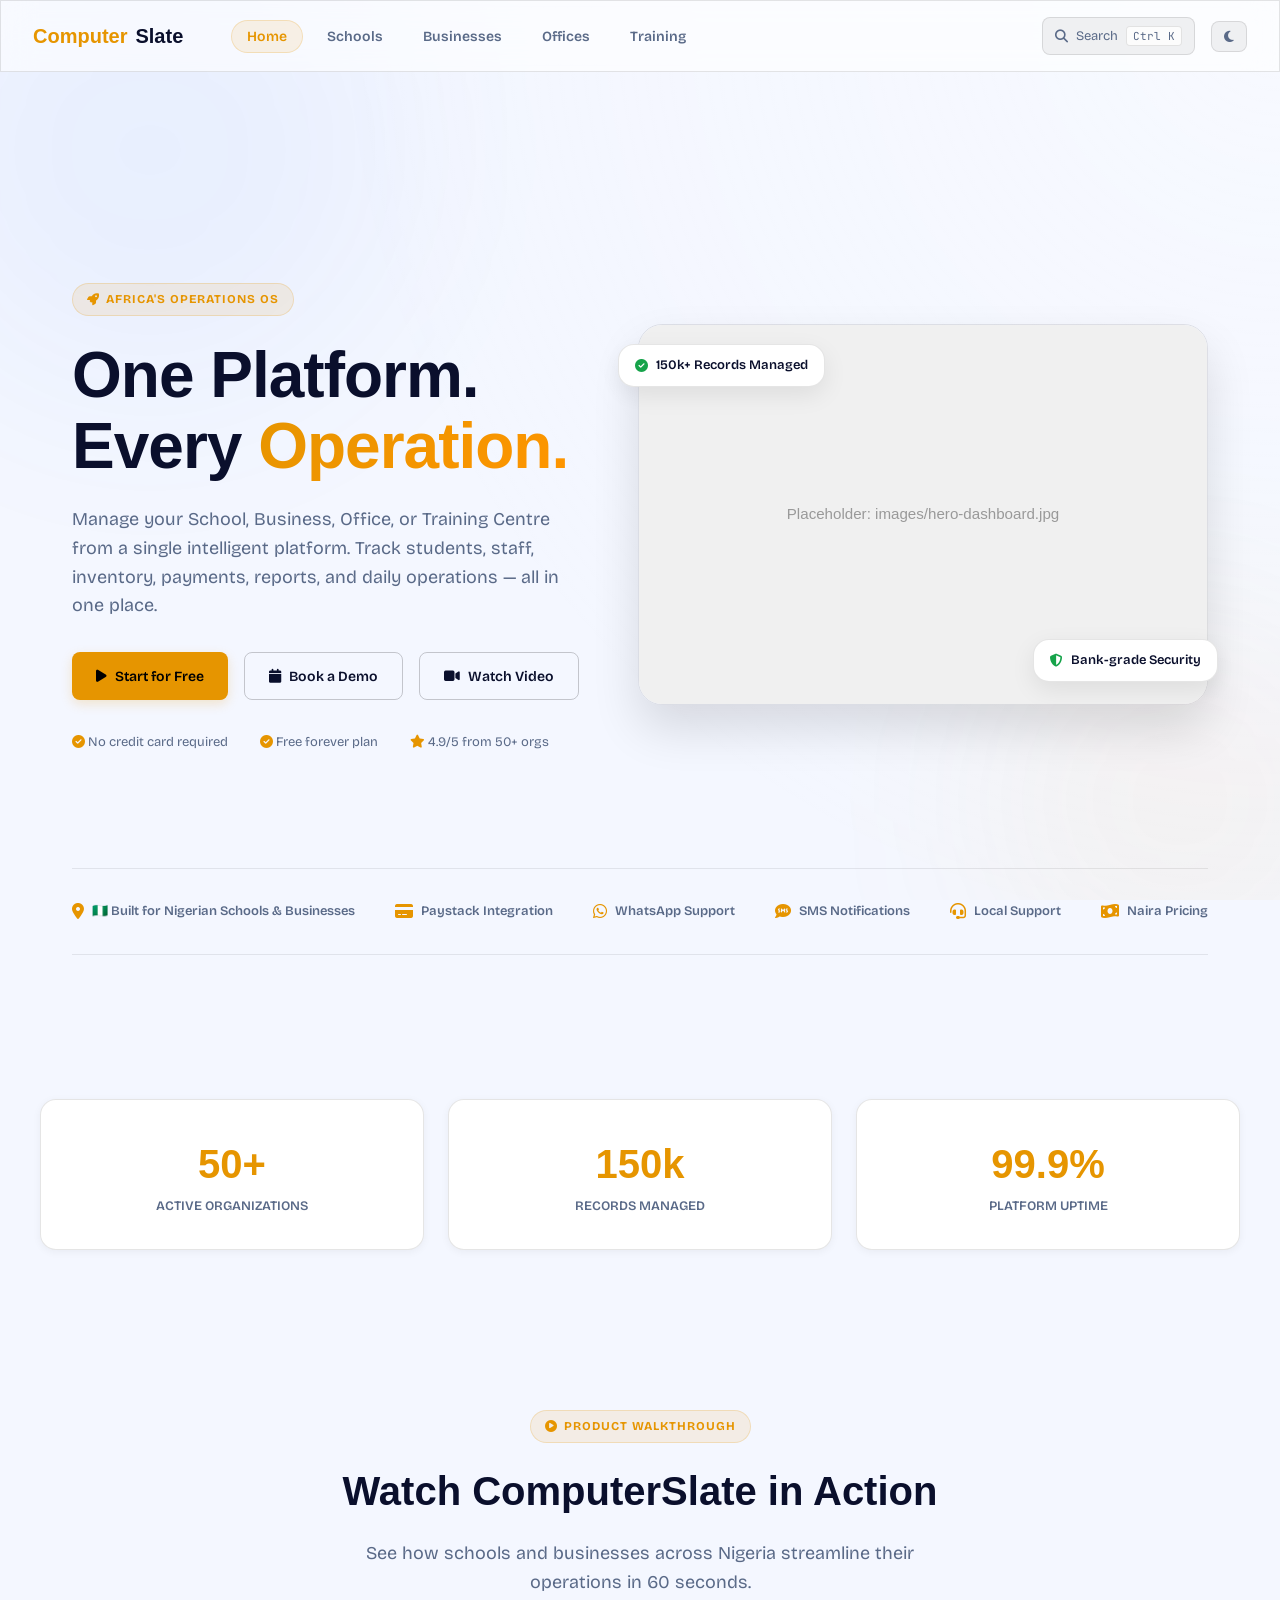
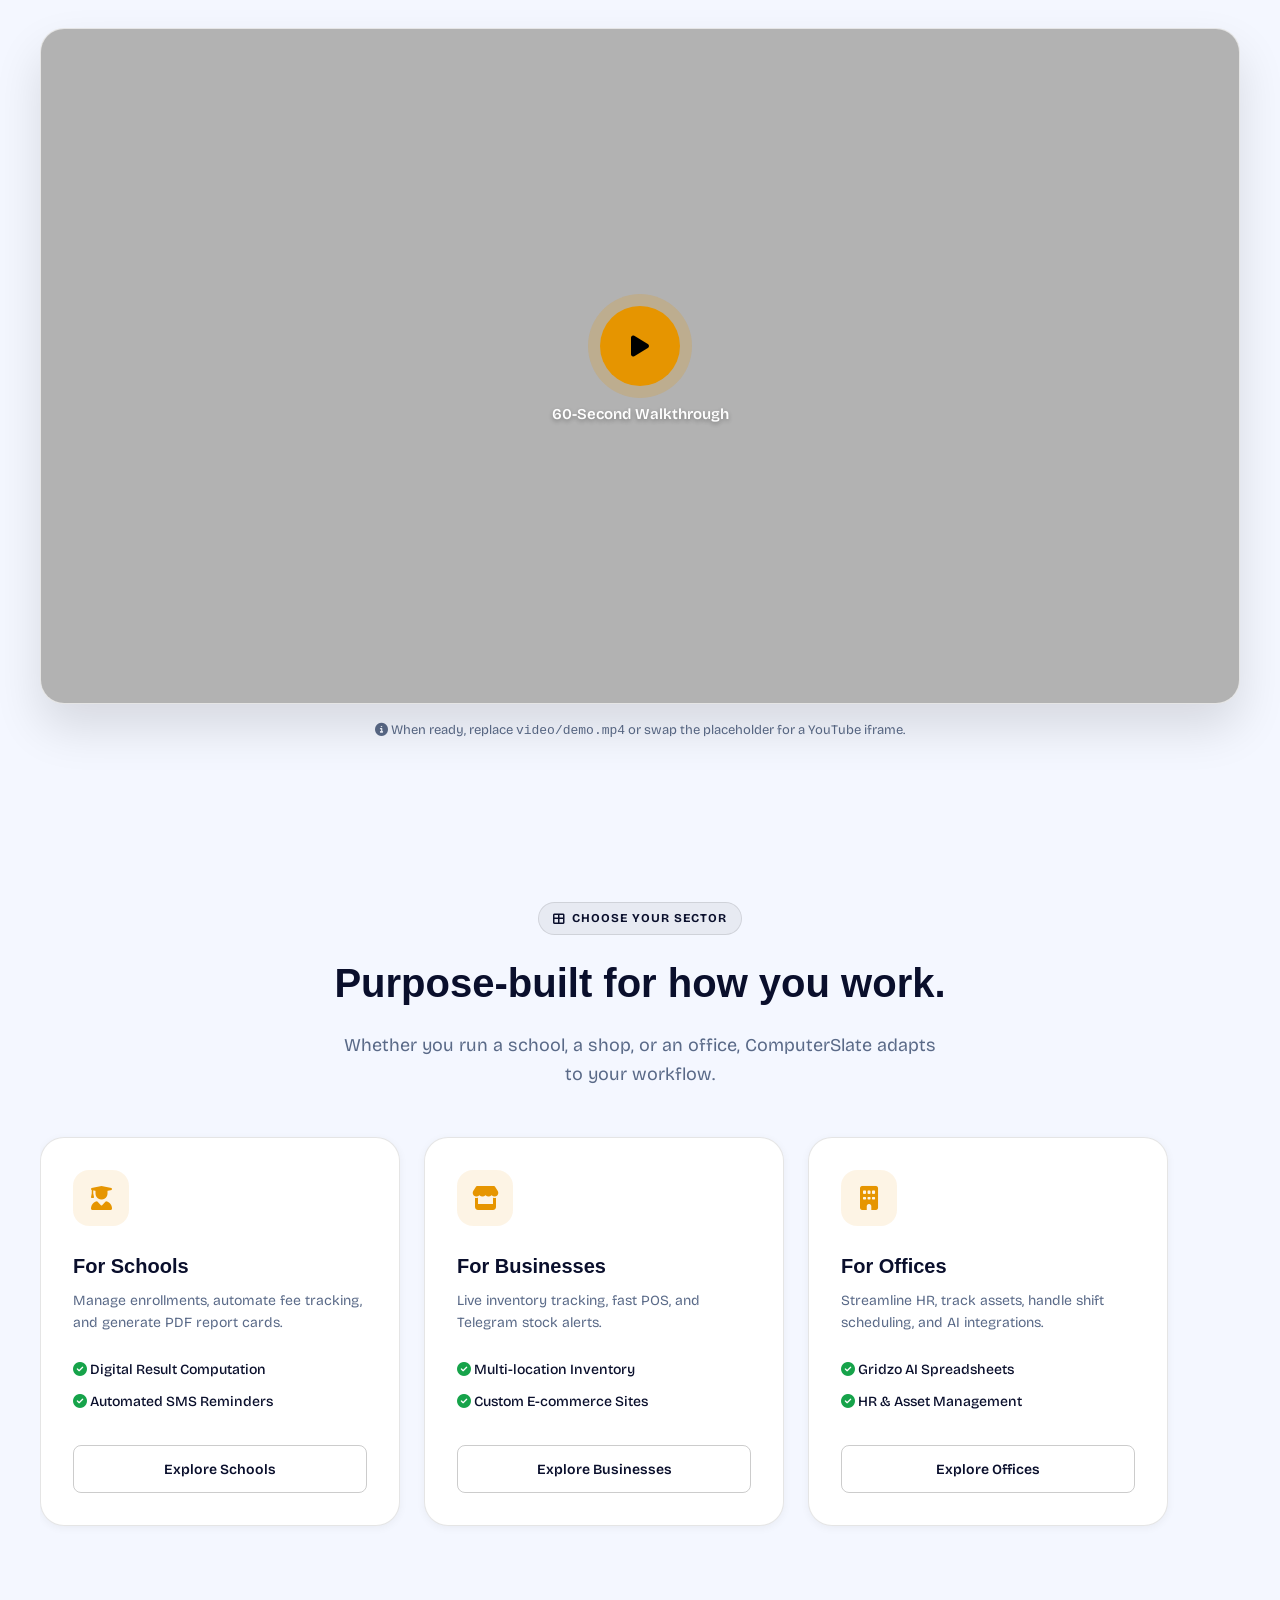
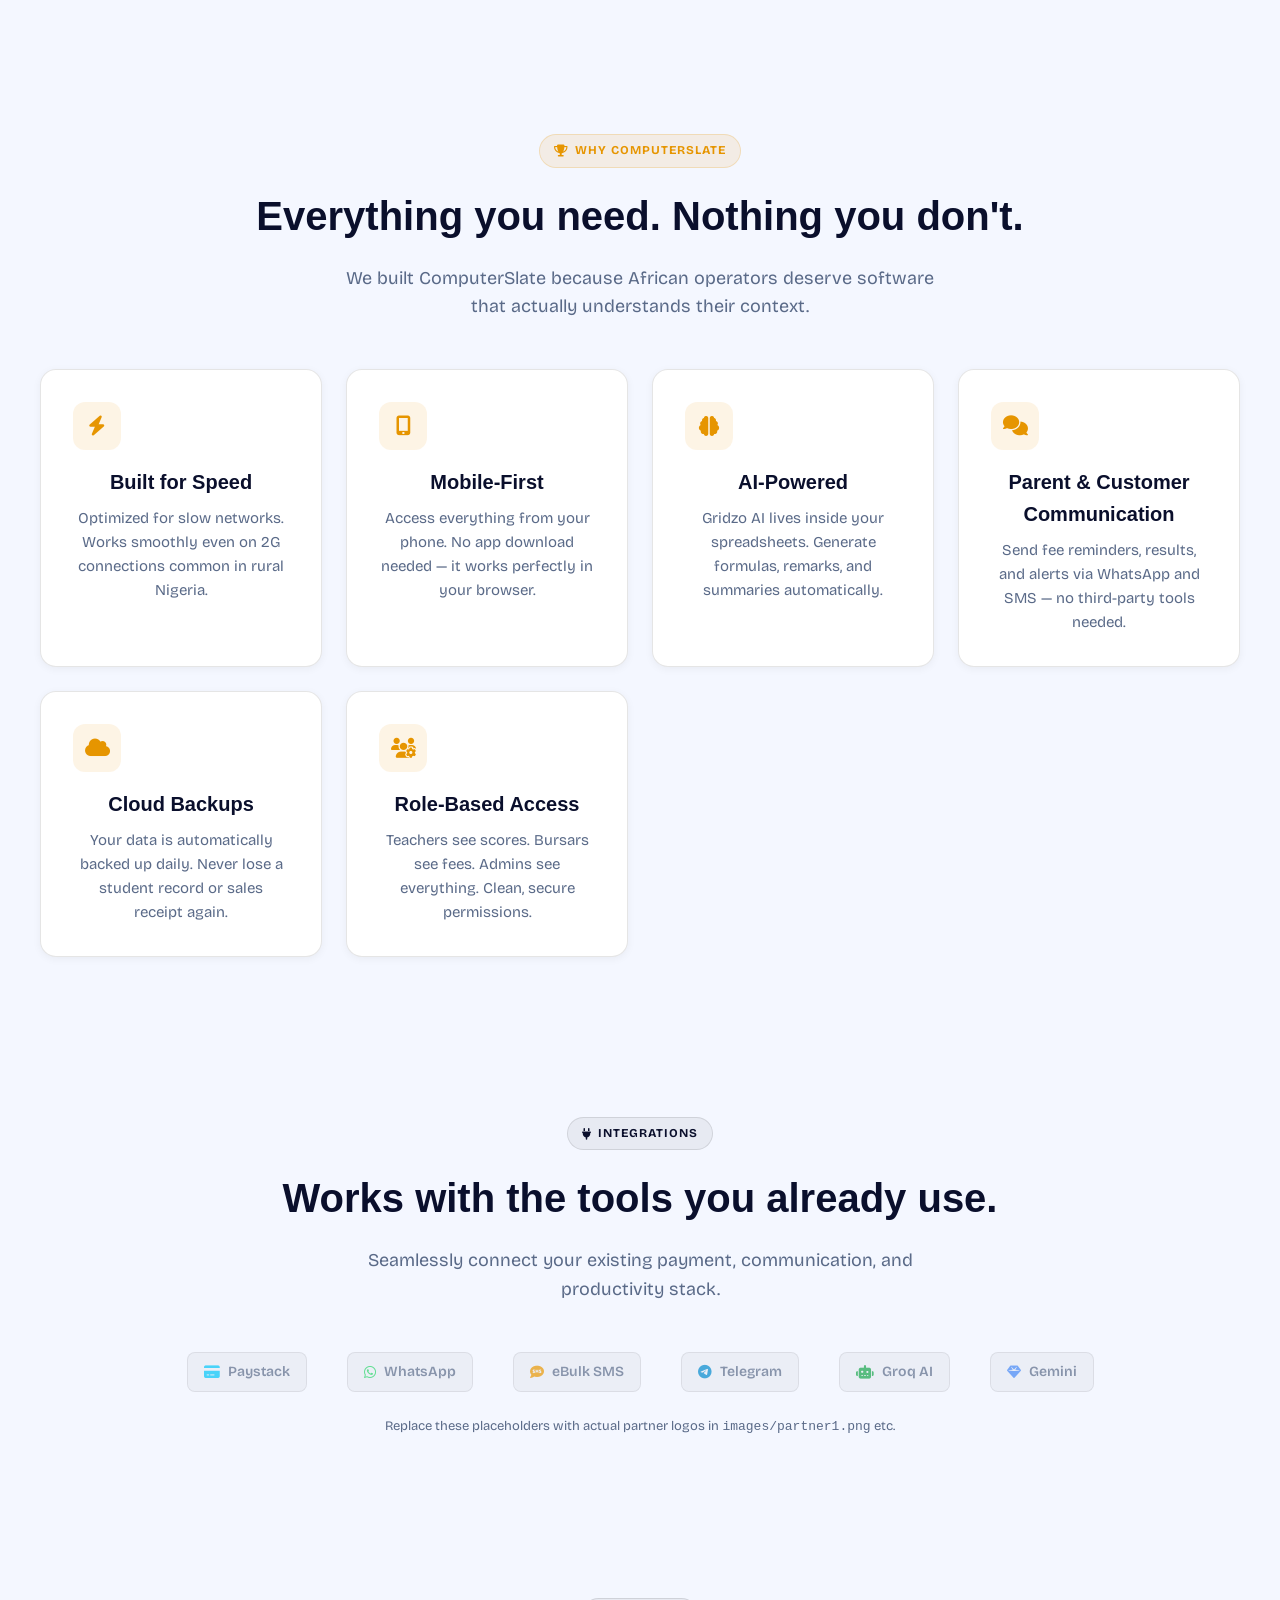
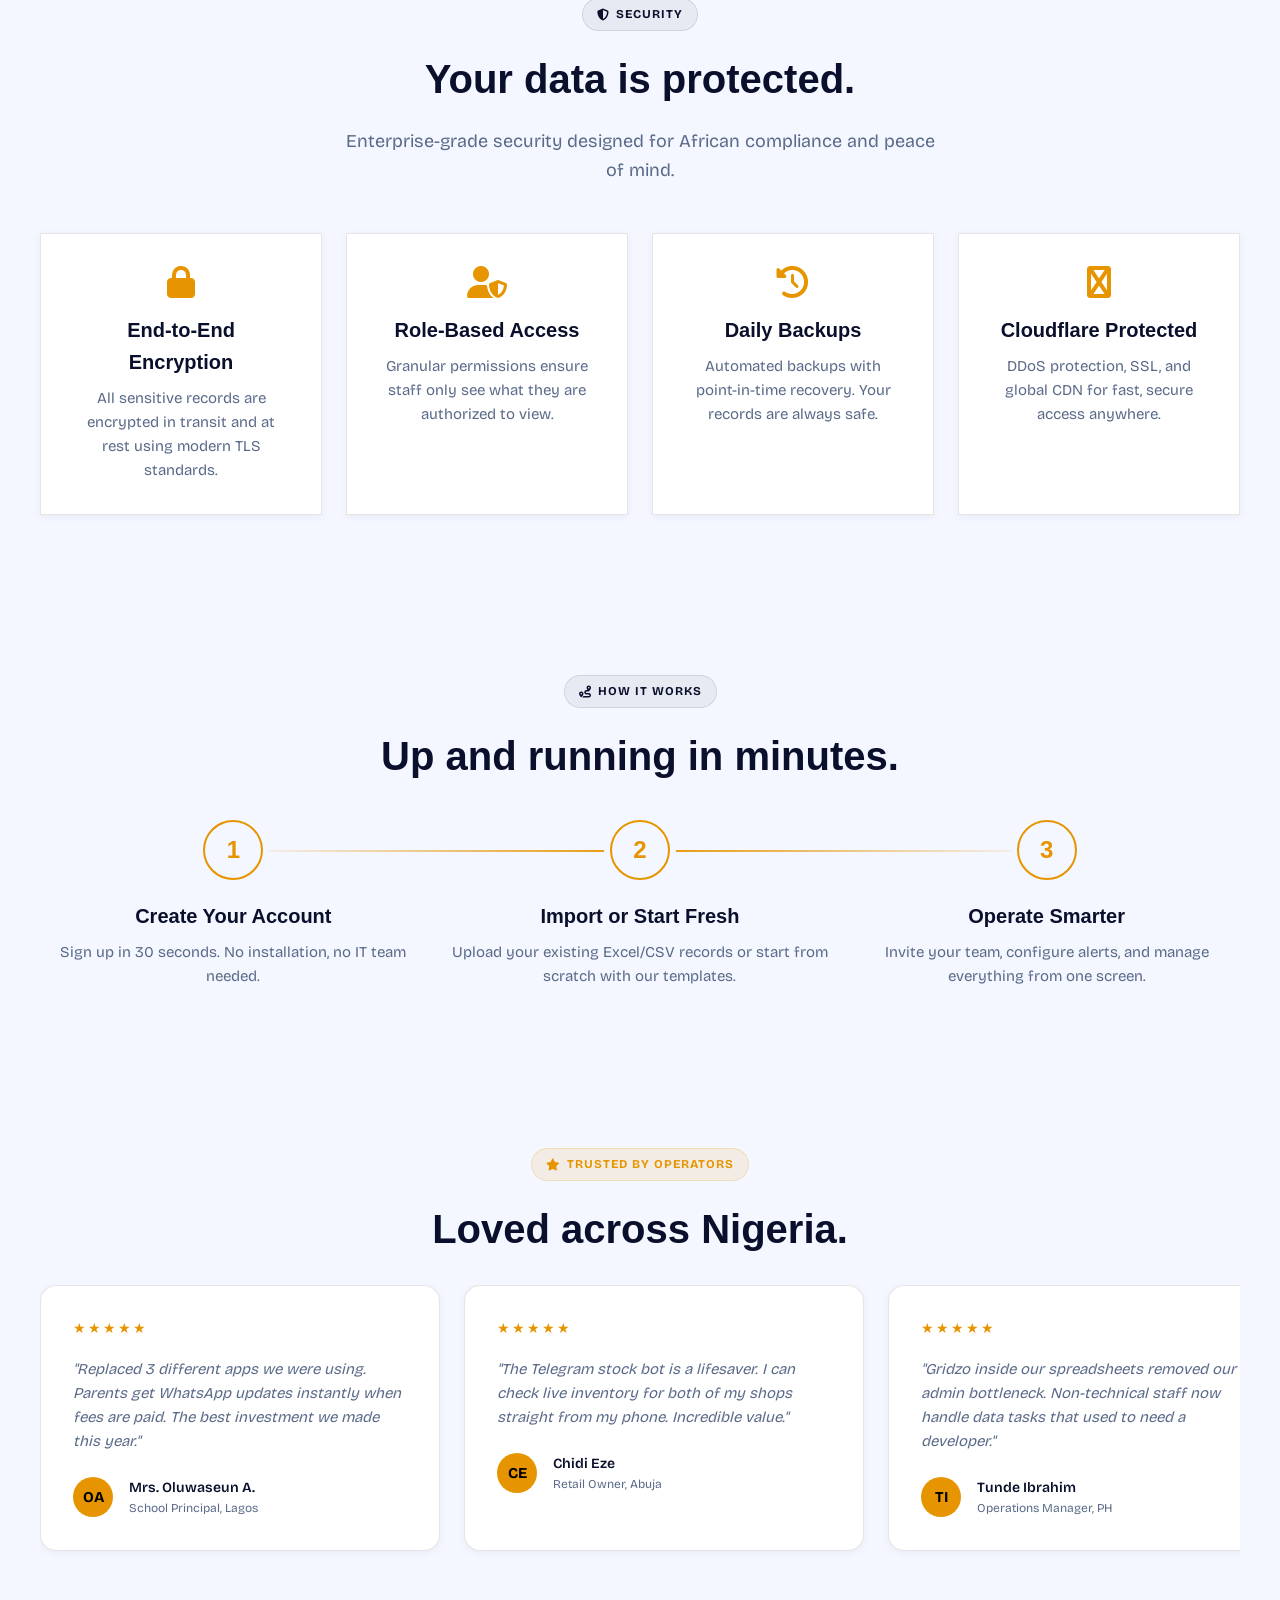
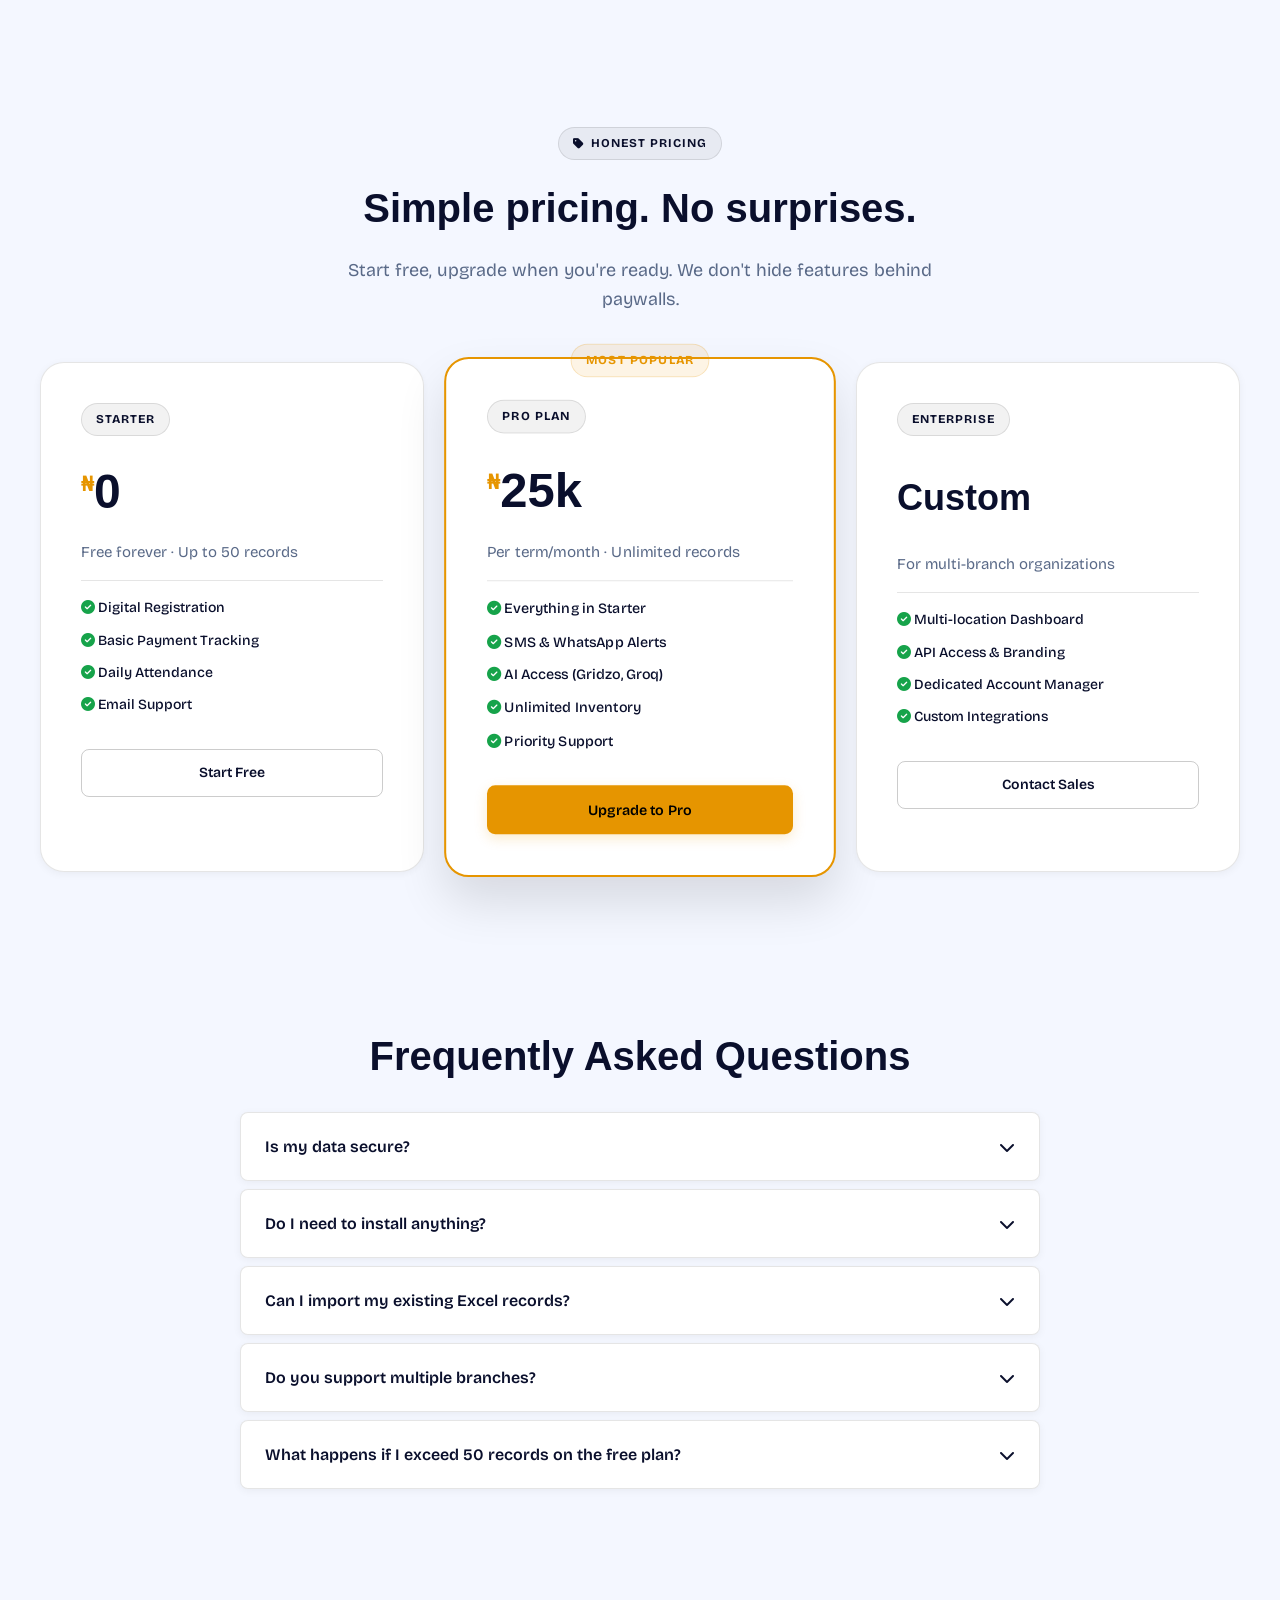
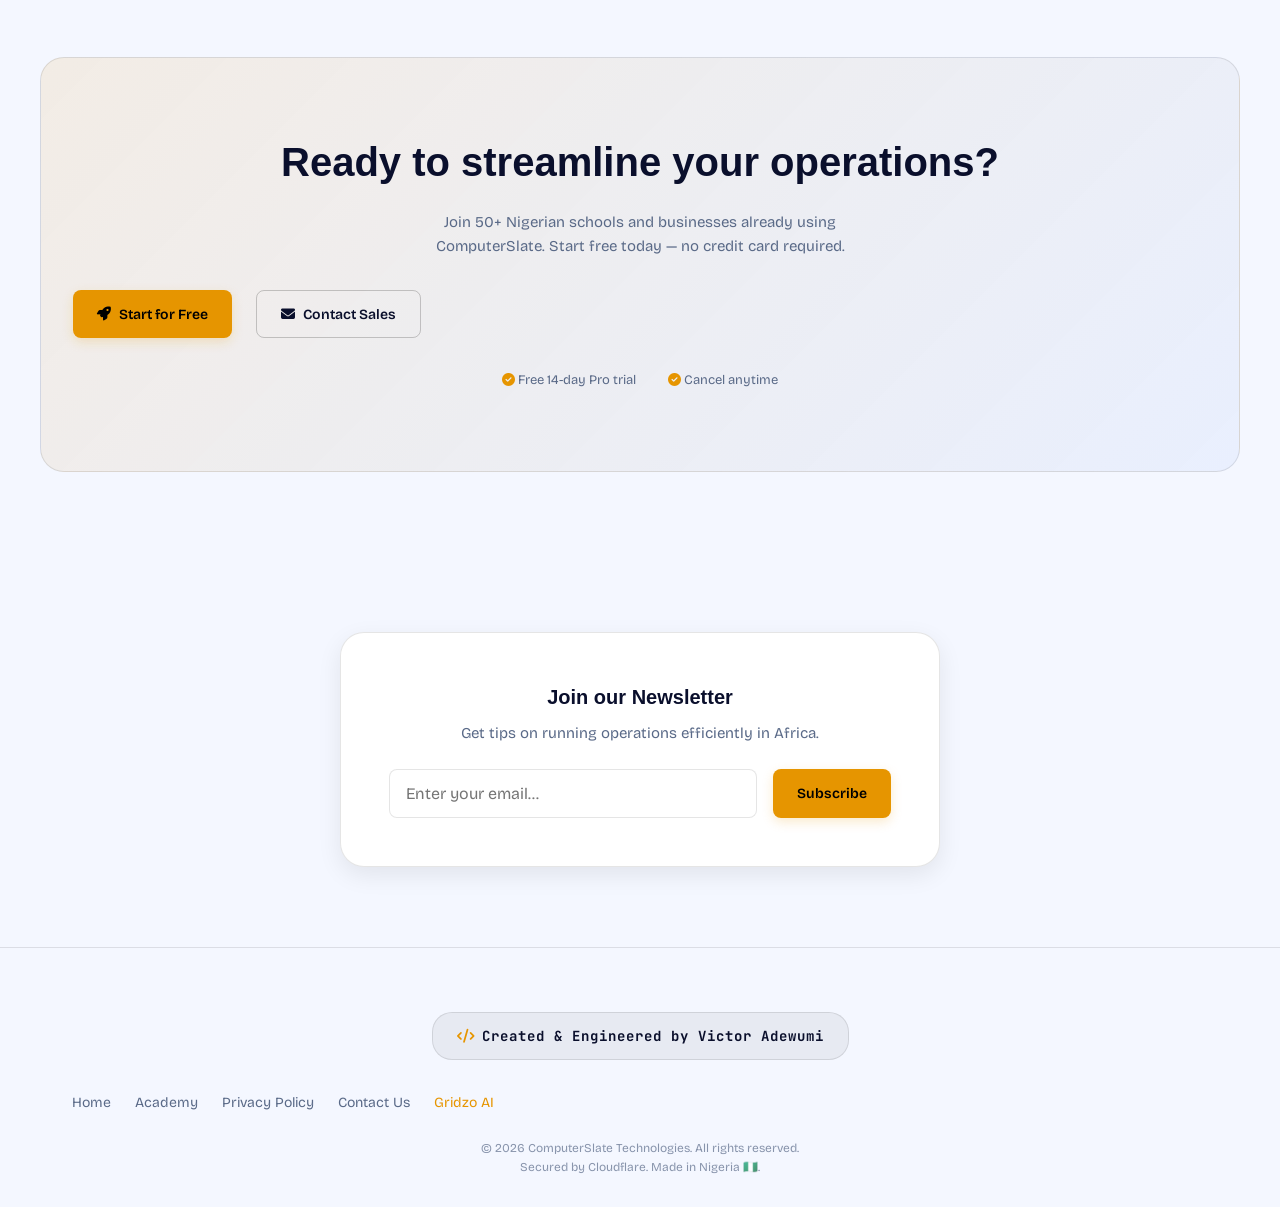
==== index .html @ 47ed3d5b "Rename index (4).html to index .html" ====
<!DOCTYPE html>
<html lang="en">
<head>
<meta charset="UTF-8">
<meta name="viewport" content="width=device-width, initial-scale=1.0, maximum-scale=1.0, user-scalable=no">
<title>ComputerSlate | One Platform. Every Operation.</title>
<meta name="description" content="Manage your School, Business, Office, or Training Centre from a single intelligent platform. Built specifically for Nigeria and Africa.">
<meta name="keywords" content="school management software Nigeria, business inventory POS, office management, HR software, Gridzo AI, African SaaS">
<meta name="author" content="Victor Adewumi">
<meta name="robots" content="index, follow">

<!-- Canonical & Alternate -->
<link rel="canonical" href="https://computerslate.com.ng">
<link rel="icon" href="images/favicon.png" type="image/png">
<link rel="apple-touch-icon" href="images/logo.png">

<!-- Open Graph / Facebook -->
<meta property="og:type" content="website">
<meta property="og:url" content="https://computerslate.com.ng">
<meta property="og:title" content="ComputerSlate | One Platform. Every Operation.">
<meta property="og:description" content="Manage your School, Business, Office, or Training Centre from a single intelligent platform.">
<meta property="og:image" content="https://computerslate.com.ng/images/og-cover.jpg">

<!-- Twitter -->
<meta property="twitter:card" content="summary_large_image">
<meta property="twitter:url" content="https://computerslate.com.ng">
<meta property="twitter:title" content="ComputerSlate | One Platform. Every Operation.">
<meta property="twitter:description" content="Manage your School, Business, Office, or Training Centre from a single intelligent platform.">
<meta property="twitter:image" content="https://computerslate.com.ng/images/og-cover.jpg">

<!-- Schema.org JSON-LD -->
<script type="application/ld+json">
{
  "@context": "https://schema.org",
  "@type": "SoftwareApplication",
  "name": "ComputerSlate",
  "applicationCategory": "BusinessApplication",
  "operatingSystem": "Web",
  "offers": {
    "@type": "Offer",
    "price": "0",
    "priceCurrency": "NGN"
  },
  "aggregateRating": {
    "@type": "AggregateRating",
    "ratingValue": "4.9",
    "ratingCount": "50"
  },
  "author": {
    "@type": "Person",
    "name": "Victor Adewumi",
    "url": "https://victoradewumi.com"
  }
}
</script>

<!-- Fonts & Icons -->
<link rel="preconnect" href="https://fonts.googleapis.com">
<link href="https://fonts.googleapis.com/css2?family=Clash+Display:wght@400;500;600;700&family=Bricolage+Grotesque:wght@300;400;500;600;700&family=JetBrains+Mono:wght@400;500;600&display=swap" rel="stylesheet">
<link rel="stylesheet" href="https://cdnjs.cloudflare.com/ajax/libs/font-awesome/6.5.1/css/all.min.css">

<!-- Force HTTPS -->
<script>
  if (window.location.hostname === "computerslate.com.ng" && window.location.protocol !== "https:") {
    window.location.href = window.location.href.replace("http:", "https:");
  }
</script>

<style>
/* ── DESIGN SYSTEM & ARCHITECTURE ────────────────── */
:root {
  --space-1: 8px;   --space-2: 16px;  --space-3: 24px;
  --space-4: 32px;  --space-5: 40px;  --space-6: 48px;
  --space-8: 64px;  --space-10: 80px; --space-12: 96px;
  --font-head: 'Clash Display', sans-serif;
  --font-body: 'Bricolage Grotesque', sans-serif;
  --font-mono: 'JetBrains Mono', monospace;
  --radius-sm: 8px; --radius-md: 16px; --radius-lg: 24px; --radius-xl: 32px;
  --transition: all 0.3s cubic-bezier(0.25, 1, 0.5, 1);
  --nav-h: 72px;
}

:root, [data-theme="light"] {
  --rgb-bg: 244, 247, 255;
  --rgb-surface: 255, 255, 255;
  --rgb-text: 10, 15, 44;
  --rgb-muted: 90, 106, 136;
  --rgb-border: 0, 0, 0;
  --c-gold: #E69500;
  --c-gold-glow: rgba(230, 149, 0, 0.2);
  --c-blue: #2563EB;
  --c-ok: #16A34A;
  --c-bad: #DC2626;
  --shadow-sm: 0 2px 8px rgba(0,0,0,0.05);
  --shadow-md: 0 8px 24px rgba(0,0,0,0.08);
  --shadow-lg: 0 24px 48px rgba(0,0,0,0.12);
}

@media (prefers-color-scheme: dark) {
  :root:not([data-theme="light"]) {
    --rgb-bg: 6, 10, 22;
    --rgb-surface: 13, 20, 38;
    --rgb-text: 232, 240, 255;
    --rgb-muted: 138, 155, 191;
    --rgb-border: 255, 255, 255;
    --c-gold: #F5B800;
    --c-gold-glow: rgba(245, 184, 0, 0.4);
  }
}
[data-theme="dark"] {
  --rgb-bg: 6, 10, 22;
  --rgb-surface: 13, 20, 38;
  --rgb-text: 232, 240, 255;
  --rgb-muted: 138, 155, 191;
  --rgb-border: 255, 255, 255;
  --c-gold: #F5B800;
  --c-gold-glow: rgba(245, 184, 0, 0.4);
}

*, *::before, *::after { box-sizing: border-box; margin: 0; padding: 0; }
html { scroll-behavior: smooth; }
body { 
  font-family: var(--font-body); 
  background-color: rgb(var(--rgb-bg)); 
  color: rgb(var(--rgb-text)); 
  font-size: 15px; line-height: 1.6; 
  overflow-x: hidden; 
  transition: background-color var(--transition), color var(--transition); 
}
::selection { background: var(--c-gold); color: #000; }
a { text-decoration: none; color: inherit; cursor: pointer; }
ul { list-style: none; }
button { font-family: var(--font-body); border: none; cursor: pointer; background: none; }

.text-muted { color: rgb(var(--rgb-muted)); }
.text-gold { color: var(--c-gold); }
.gradient-text { background: linear-gradient(135deg, var(--c-gold), #FF9500); -webkit-background-clip: text; -webkit-text-fill-color: transparent; }

.glass {
  background: rgba(var(--rgb-surface), 0.6);
  backdrop-filter: blur(16px);
  -webkit-backdrop-filter: blur(16px);
  border: 1px solid rgba(var(--rgb-border), 0.1);
}
.glass-solid { background: rgb(var(--rgb-surface)); border: 1px solid rgba(var(--rgb-border), 0.1); }
.elevation-1 { box-shadow: var(--shadow-sm); }
.elevation-2 { box-shadow: var(--shadow-md); }
.elevation-3 { box-shadow: var(--shadow-lg); }

.container { max-width: 1200px; margin: 0 auto; padding: 0 var(--space-4); }
.section-pad { padding: var(--space-10) 0; }
.flex { display: flex; } .grid { display: grid; }
.items-center { align-items: center; } .justify-between { justify-content: space-between; }
.gap-2 { gap: var(--space-2); } .gap-3 { gap: var(--space-3); } .gap-4 { gap: var(--space-4); }
.text-center { text-align: center; }

.badge { display: inline-flex; align-items: center; gap: 6px; padding: 6px 14px; border-radius: 20px; background: rgba(var(--rgb-border), 0.05); border: 1px solid rgba(var(--rgb-border), 0.1); color: rgb(var(--rgb-text)); font-size: 12px; font-weight: 700; text-transform: uppercase; letter-spacing: 1px; margin-bottom: var(--space-3); }
.badge.gold { color: var(--c-gold); background: rgba(230, 149, 0, 0.1); border-color: rgba(230, 149, 0, 0.2); }
.title-xl { font-family: var(--font-head); font-size: clamp(32px, 5vw, 64px); font-weight: 700; line-height: 1.1; letter-spacing: -1px; margin-bottom: var(--space-3); }
.title-lg { font-family: var(--font-head); font-size: clamp(26px, 4vw, 40px); font-weight: 700; line-height: 1.2; margin-bottom: var(--space-3); }
.title-md { font-family: var(--font-head); font-size: 20px; font-weight: 600; margin-bottom: var(--space-1); }
.subtitle { font-size: clamp(15px, 2vw, 18px); color: rgb(var(--rgb-muted)); max-width: 600px; line-height: 1.6; margin-bottom: var(--space-4); margin-left: auto; margin-right: auto; }
.text-left .subtitle { margin-left: 0; }

.btn { display: inline-flex; align-items: center; justify-content: center; gap: 8px; padding: 14px 24px; border-radius: var(--radius-sm); font-weight: 600; font-size: 14px; transition: var(--transition); min-height: 48px; }
.btn:active { transform: scale(0.98); }
.btn-primary { background: var(--c-gold); color: #000; box-shadow: 0 4px 12px var(--c-gold-glow); }
.btn-primary:hover { transform: translateY(-2px); box-shadow: 0 8px 24px var(--c-gold-glow); }
.btn-outline { background: transparent; border: 1px solid rgba(var(--rgb-border), 0.2); color: rgb(var(--rgb-text)); }
.btn-outline:hover { border-color: var(--c-gold); color: var(--c-gold); background: rgba(var(--rgb-surface), 0.5); }
.btn-full { width: 100%; }

.bg-mesh { position: fixed; inset: 0; z-index: -1; overflow: hidden; pointer-events: none; background: radial-gradient(circle at top right, rgba(var(--rgb-surface), 0.3) 0%, transparent 60%); }
.bg-orb { position: absolute; border-radius: 50%; filter: blur(100px); animation: float 20s ease-in-out infinite alternate; opacity: 0.5; }
@keyframes float { 0% { transform: translate(0, 0) scale(1); } 100% { transform: translate(50px, 80px) scale(1.1); } }

/* ── NAVIGATION ──────────────────────────────────── */
nav { position: fixed; top: 0; width: 100%; height: var(--nav-h); z-index: 100; border-bottom: 1px solid rgba(var(--rgb-border), 0.1); padding: 0 var(--space-4); display: flex; align-items: center; justify-content: space-between; gap: var(--space-2); }
.nav-brand { font-family: var(--font-head); font-size: 20px; font-weight: 700; color: var(--c-gold); display: flex; align-items: center; gap: 8px; flex-shrink: 0; }
.nav-brand span { color: rgb(var(--rgb-text)); }

.nav-domains { position: relative; display: flex; gap: var(--space-1); overflow-x: auto; scrollbar-width: none; padding: var(--space-1); flex-grow: 1; margin: 0 var(--space-3); mask-image: linear-gradient(90deg, #000 90%, transparent); min-width: 0; }
.nav-domains::-webkit-scrollbar { display: none; }
.nav-btn { position: relative; z-index: 1; padding: 8px 16px; border-radius: 20px; font-weight: 600; font-size: 14px; color: rgb(var(--rgb-muted)); white-space: nowrap; transition: color var(--transition); }
.nav-btn:hover { color: rgb(var(--rgb-text)); }
.nav-btn.active { color: var(--c-gold); }
.nav-indicator { position: absolute; top: var(--space-1); bottom: var(--space-1); left: 0; background: rgba(230, 149, 0, 0.1); border: 1px solid rgba(230, 149, 0, 0.2); border-radius: 20px; z-index: 0; transition: all 0.4s cubic-bezier(0.25, 1, 0.5, 1); pointer-events: none; }

.cmd-trigger { display: flex; align-items: center; gap: 8px; padding: 8px 12px; background: rgba(var(--rgb-border), 0.05); border: 1px solid rgba(var(--rgb-border), 0.1); border-radius: var(--radius-sm); color: rgb(var(--rgb-muted)); font-size: 13px; transition: var(--transition); flex-shrink: 0; }
.cmd-trigger:hover { border-color: rgba(var(--rgb-border), 0.3); color: rgb(var(--rgb-text)); }
.cmd-key { font-family: var(--font-mono); font-size: 11px; padding: 2px 6px; background: rgba(var(--rgb-surface), 0.8); border-radius: 4px; border: 1px solid rgba(var(--rgb-border), 0.1); }

/* ── HERO SECTION ────────────────────────────────── */
.hero-split { display: grid; grid-template-columns: 1fr 1.1fr; gap: var(--space-6); align-items: center; min-height: calc(100vh - var(--nav-h) - 80px); padding-top: var(--space-6); text-align: left; }
.hero-split .subtitle { margin-left: 0; max-width: 520px; }
.hero-ctas { display: flex; gap: var(--space-2); flex-wrap: wrap; margin-bottom: var(--space-4); }
.hero-trust { display: flex; align-items: center; gap: var(--space-4); flex-wrap: wrap; font-size: 13px; color: rgb(var(--rgb-muted)); margin-top: var(--space-4); }
.hero-trust i { color: var(--c-gold); }
.hero-visual { position: relative; }
.hero-visual img { width: 100%; border-radius: var(--radius-lg); box-shadow: var(--shadow-lg); border: 1px solid rgba(var(--rgb-border), 0.1); }
.hero-badge-float { position: absolute; padding: 10px 16px; border-radius: var(--radius-md); background: rgb(var(--rgb-surface)); border: 1px solid rgba(var(--rgb-border), 0.1); box-shadow: var(--shadow-md); font-size: 13px; font-weight: 600; display: flex; align-items: center; gap: 8px; animation: floatBadge 6s ease-in-out infinite; }
.hero-badge-float i { color: var(--c-ok); }
.hero-badge-float:nth-child(2) { top: 20px; left: -20px; animation-delay: -2s; }
.hero-badge-float:nth-child(3) { bottom: 30px; right: -10px; animation-delay: -4s; }
@keyframes floatBadge { 0%,100%{transform:translateY(0)} 50%{transform:translateY(-10px)} }

/* ── TRUST BAR ───────────────────────────────────── */
.trust-bar { display: flex; justify-content: center; gap: var(--space-5); flex-wrap: wrap; padding: var(--space-4) 0; border-top: 1px solid rgba(var(--rgb-border), 0.08); border-bottom: 1px solid rgba(var(--rgb-border), 0.08); margin-bottom: var(--space-8); }
.trust-item { display: flex; align-items: center; gap: 8px; font-size: 13px; font-weight: 600; color: rgb(var(--rgb-muted)); }
.trust-item i { color: var(--c-gold); font-size: 16px; }

/* ── VIDEO SECTION ───────────────────────────────── */
.video-section { position: relative; border-radius: var(--radius-lg); overflow: hidden; background: rgb(var(--rgb-surface)); border: 1px solid rgba(var(--rgb-border), 0.1); box-shadow: var(--shadow-lg); }
.video-placeholder { aspect-ratio: 16/9; display: grid; place-items: center; position: relative; cursor: pointer; }
.video-placeholder img { width: 100%; height: 100%; object-fit: cover; opacity: 0.9; }
.video-overlay { position: absolute; inset: 0; display: flex; flex-direction: column; align-items: center; justify-content: center; background: rgba(0,0,0,0.3); transition: var(--transition); }
.video-section:hover .video-overlay { background: rgba(0,0,0,0.45); }
.play-btn { width: 80px; height: 80px; border-radius: 50%; background: var(--c-gold); color: #000; display: grid; place-items: center; font-size: 24px; box-shadow: 0 0 0 12px rgba(230,149,0,0.2); transition: var(--transition); }
.video-section:hover .play-btn { transform: scale(1.1); box-shadow: 0 0 0 20px rgba(230,149,0,0.15); }

/* ── WHY CHOOSE / INTEGRATIONS ───────────────────── */
.why-grid { display: grid; grid-template-columns: repeat(auto-fit, minmax(260px, 1fr)); gap: var(--space-3); }
.why-card { padding: var(--space-4); border-radius: var(--radius-md); transition: var(--transition); }
.why-card:hover { transform: translateY(-4px); border-color: var(--c-gold); }
.why-icon { width: 48px; height: 48px; border-radius: 12px; background: rgba(230,149,0,0.1); color: var(--c-gold); display: grid; place-items: center; font-size: 20px; margin-bottom: var(--space-2); }

.integrations-row { display: flex; justify-content: center; align-items: center; gap: var(--space-5); flex-wrap: wrap; opacity: 0.7; }
.integrations-row img { height: 32px; filter: grayscale(100%); opacity: 0.6; transition: var(--transition); }
.integrations-row img:hover { filter: grayscale(0%); opacity: 1; }
.int-placeholder { padding: 8px 16px; border-radius: 8px; background: rgba(var(--rgb-border),0.05); border: 1px solid rgba(var(--rgb-border),0.1); font-weight: 600; font-size: 14px; color: rgb(var(--rgb-muted)); display: flex; align-items: center; gap: 8px; }

/* ── SECURITY SECTION ────────────────────────────── */
.security-grid { display: grid; grid-template-columns: repeat(auto-fit, minmax(240px, 1fr)); gap: var(--space-3); }
.security-card { text-align: center; padding: var(--space-4); }
.security-card i { font-size: 32px; color: var(--c-gold); margin-bottom: var(--space-2); }

/* ── CARDS & SCROLLERS ───────────────────────────── */
.h-scroller { display: flex; gap: var(--space-3); overflow-x: auto; scroll-snap-type: x mandatory; padding: var(--space-2) 0 var(--space-6); scrollbar-width: none; }
.h-scroller::-webkit-scrollbar { display: none; }
.card-domain { flex: 0 0 clamp(280px, 80vw, 360px); scroll-snap-align: center; padding: var(--space-4); border-radius: var(--radius-lg); position: relative; overflow: hidden; transition: var(--transition); cursor: pointer; text-align: left; }
.card-domain:hover { transform: translateY(-8px); border-color: rgba(230, 149, 0, 0.4); box-shadow: var(--shadow-lg); }
.card-icon { width: 56px; height: 56px; border-radius: var(--radius-md); background: rgba(230, 149, 0, 0.1); color: var(--c-gold); display: grid; place-items: center; font-size: 24px; margin-bottom: var(--space-3); transition: var(--transition); }
.card-domain:hover .card-icon { background: var(--c-gold); color: #000; transform: rotate(-5deg) scale(1.1); }
.feat-list { display: flex; flex-direction: column; gap: 10px; margin-bottom: var(--space-4); font-size: 14px; font-weight: 500; }
.feat-list i { color: var(--c-ok); }

.grid-cards { display: grid; grid-template-columns: repeat(auto-fit, minmax(280px, 1fr)); gap: var(--space-3); }
.card-feat { padding: var(--space-4); border-radius: var(--radius-md); transition: var(--transition); cursor: pointer; }
.card-feat:hover { transform: translateY(-4px); border-color: var(--c-gold); }
.tag-line { display: inline-block; padding: 4px 10px; border-radius: 6px; background: rgba(var(--rgb-border), 0.05); font-size: 11px; color: rgb(var(--rgb-muted)); font-family: var(--font-mono); border: 1px solid rgba(var(--rgb-border), 0.1); }

.highlight-box { display: grid; grid-template-columns: 1fr 1fr; gap: var(--space-5); align-items: center; background: rgb(var(--rgb-surface)); border: 1px solid rgba(var(--rgb-border), 0.1); border-radius: var(--radius-lg); padding: var(--space-5); margin: var(--space-6) 0; }

.card-price { padding: var(--space-5); border-radius: var(--radius-lg); position: relative; transition: var(--transition); }
.card-price:hover { transform: translateY(-4px); border-color: rgba(230,149,0,0.3); }
.card-price.featured { border: 2px solid var(--c-gold); transform: scale(1.02); }
.card-price.featured:hover { transform: scale(1.02) translateY(-4px); }
.price-tag { font-family: var(--font-head); font-size: 48px; font-weight: 700; line-height: 1; margin: var(--space-1) 0 var(--space-3); }
.price-tag span { font-size: 20px; color: var(--c-gold); vertical-align: super; }

.accordion { border-bottom: 1px solid rgba(var(--rgb-border), 0.1); }
.acc-header { width: 100%; text-align: left; padding: var(--space-3) 0; font-weight: 600; font-size: 16px; display: flex; justify-content: space-between; align-items: center; color: rgb(var(--rgb-text)); gap: var(--space-2); min-height: 48px; }
.acc-content { max-height: 0; overflow: hidden; transition: max-height 0.3s ease-out; color: rgb(var(--rgb-muted)); font-size: 14px; }
.acc-content p { padding-bottom: var(--space-3); }
.accordion.active .acc-content { max-height: 300px; }
.accordion.active .acc-header i { transform: rotate(180deg); color: var(--c-gold); }

.stat-box { padding: var(--space-4); text-align: center; border-radius: var(--radius-md); }
.stat-num { font-family: var(--font-head); font-size: 40px; font-weight: 700; color: var(--c-gold); }

.carousel { display: flex; gap: var(--space-3); overflow-x: auto; scroll-snap-type: x mandatory; padding-bottom: var(--space-2); scrollbar-width: none; }
.carousel::-webkit-scrollbar { display: none; }
.review-card { flex: 0 0 clamp(300px, 80vw, 400px); scroll-snap-align: center; padding: var(--space-4); border-radius: var(--radius-md); }
.stars { color: var(--c-gold); margin-bottom: var(--space-2); font-size: 14px; letter-spacing: 2px; }

.steps-wrapper { display: grid; grid-template-columns: repeat(3, 1fr); gap: 20px; margin-top: 40px; position: relative; text-align: center; }
.steps-wrapper::before { content: ''; position: absolute; top: 30px; left: 16%; right: 16%; height: 2px; background: linear-gradient(90deg, transparent, var(--c-gold), transparent); z-index: 0; }
.step-box { position: relative; z-index: 1; }
.step-num { width: 60px; height: 60px; border-radius: 50%; background: rgb(var(--rgb-bg)); border: 2px solid var(--c-gold); color: var(--c-gold); font-family: var(--font-head); font-size: 24px; font-weight: 700; display: grid; place-items: center; margin: 0 auto 20px; box-shadow: 0 0 0 6px rgb(var(--rgb-bg)); }

/* ── FINAL CTA ───────────────────────────────────── */
.final-cta { position: relative; overflow: hidden; border-radius: var(--radius-lg); padding: var(--space-10) var(--space-4); text-align: center; background: linear-gradient(135deg, rgba(230,149,0,0.1), rgba(37,99,235,0.05)); border: 1px solid rgba(var(--rgb-border), 0.1); }
.final-cta h2 { margin-bottom: var(--space-3); }
.final-cta p { margin-bottom: var(--space-4); max-width: 500px; margin-left: auto; margin-right: auto; }

/* ── MODALS, TOASTS & OVERLAYS ───────────────────── */
#toast-container { position: fixed; bottom: var(--space-4); right: var(--space-4); left: var(--space-4); z-index: 9999; display: flex; flex-direction: column; align-items: flex-end; gap: var(--space-1); pointer-events: none; }
.toast { padding: 12px 20px; border-radius: var(--radius-sm); font-size: 14px; font-weight: 500; display: flex; align-items: center; gap: 10px; animation: slideInUp 0.3s forwards; background: rgb(var(--rgb-surface)); border: 1px solid rgba(var(--rgb-border), 0.1); box-shadow: var(--shadow-lg); max-width: 100%; pointer-events: auto; }
.toast.success i { color: var(--c-ok); }
.toast.error i { color: var(--c-bad); }

.modal-backdrop { position: fixed; inset: 0; background: rgba(0,0,0,0.6); backdrop-filter: blur(4px); z-index: 2000; display: flex; align-items: center; justify-content: center; opacity: 0; pointer-events: none; transition: opacity 0.3s; padding: var(--space-2); }
.modal-backdrop.active { opacity: 1; pointer-events: auto; }
.modal-content { background: rgb(var(--rgb-bg)); border: 1px solid rgba(var(--rgb-border), 0.1); border-radius: var(--radius-lg); width: 100%; max-width: 500px; max-height: 90vh; overflow-y: auto; padding: var(--space-4); transform: translateY(20px); transition: transform 0.3s; box-shadow: var(--shadow-lg); position: relative; }
.modal-backdrop.active .modal-content { transform: translateY(0); }
.modal-close { position: absolute; top: var(--space-3); right: var(--space-3); background: rgba(var(--rgb-border),0.05); width: 36px; height: 36px; border-radius: 50%; display: grid; place-items: center; color: rgb(var(--rgb-muted)); transition: var(--transition); }
.modal-close:hover { background: rgba(var(--rgb-border),0.1); color: rgb(var(--rgb-text)); }

.cmd-input { width: 100%; background: transparent; border: none; font-size: 18px; color: rgb(var(--rgb-text)); padding: var(--space-2) 0; outline: none; border-bottom: 1px solid rgba(var(--rgb-border), 0.1); margin-bottom: var(--space-2); font-family: var(--font-body); }
.cmd-list { max-height: 300px; overflow-y: auto; display: flex; flex-direction: column; gap: 4px; }
.cmd-item { padding: 12px 16px; border-radius: var(--radius-sm); display: flex; align-items: center; gap: 12px; cursor: pointer; transition: var(--transition); color: rgb(var(--rgb-muted)); font-weight: 500; min-height: 44px; }
.cmd-item:hover, .cmd-item.selected { background: rgba(var(--rgb-border), 0.05); color: rgb(var(--rgb-text)); }
.cmd-item i { width: 20px; text-align: center; color: var(--c-gold); }

.form-group { margin-bottom: var(--space-3); text-align: left; }
.form-group label { display: block; font-size: 12px; font-weight: 600; text-transform: uppercase; margin-bottom: 8px; color: rgb(var(--rgb-muted)); }
.form-input { width: 100%; padding: 14px 16px; border-radius: var(--radius-sm); background: rgba(var(--rgb-surface), 0.5); border: 1px solid rgba(var(--rgb-border), 0.1); color: rgb(var(--rgb-text)); font-family: var(--font-body); font-size: 16px; transition: var(--transition); outline: none; }
.form-input:focus { border-color: var(--c-gold); background: rgb(var(--rgb-bg)); box-shadow: 0 0 0 3px rgba(230,149,0,0.1); }

.view { display: none; opacity: 0; padding-top: var(--nav-h); animation: fadePage 0.4s forwards; }
.view.active { display: block; }
@keyframes fadePage { from { opacity: 0; transform: translateY(10px); } to { opacity: 1; transform: translateY(0); } }
@keyframes slideInUp { from { opacity: 0; transform: translateY(20px); } to { opacity: 1; transform: translateY(0); } }

.skeleton { position: fixed; inset: 0; z-index: 90; background: rgb(var(--rgb-bg)); display: flex; align-items: center; justify-content: center; opacity: 0; pointer-events: none; transition: opacity 0.3s; }
.skeleton.show { opacity: 1; pointer-events: auto; }
.loader { width: 40px; height: 40px; border: 3px solid rgba(var(--rgb-border),0.1); border-top-color: var(--c-gold); border-radius: 50%; animation: spin 1s linear infinite; }
@keyframes spin { to { transform: rotate(360deg); } }

#backToTop { position: fixed; bottom: var(--space-4); left: var(--space-4); width: 44px; height: 44px; border-radius: 50%; background: var(--c-gold); color: #000; z-index: 99; display: grid; place-items: center; opacity: 0; pointer-events: none; transition: var(--transition); box-shadow: var(--shadow-md); }
#backToTop.visible { opacity: 1; pointer-events: auto; transform: translateY(0); }
#backToTop:hover { transform: translateY(-4px); box-shadow: var(--shadow-lg); }

footer { border-top: 1px solid rgba(var(--rgb-border), 0.1); padding: var(--space-8) 0 var(--space-4); text-align: center; }

/* ── RESPONSIVE ──────────────────────────────────── */
@media (max-width: 1024px) {
  .container { padding: 0 var(--space-3); }
  .highlight-box { grid-template-columns: 1fr; }
}

@media (max-width: 768px) {
  :root { --nav-h: 64px; --space-10: 56px; --space-8: 40px; --space-6: 32px; }
  body { font-size: 14px; }
  .container { padding: 0 var(--space-2); }
  .section-pad { padding: var(--space-6) 0; }

  nav { padding: 0 var(--space-2); }
  .nav-brand { font-size: 17px; }
  .nav-domains { margin: 0 var(--space-1); }
  .nav-btn { padding: 8px 12px; font-size: 13px; }
  .cmd-trigger span { display: none; }
  .cmd-trigger .cmd-key { display: none; }
  .cmd-trigger { padding: 8px 10px; }
  .nav-brand span { display: none; }

  .hero-split { grid-template-columns: 1fr; text-align: center; min-height: auto; padding-top: var(--space-3); gap: var(--space-4); }
  .hero-split .subtitle { margin-left: auto; margin-right: auto; }
  .hero-visual { order: -1; max-width: 420px; margin: 0 auto; }
  .hero-badge-float { display: none; }
  .hero-ctas { justify-content: center; }
  .hero-ctas .btn { flex: 1 1 auto; }
  .hero-trust { justify-content: center; gap: var(--space-2) var(--space-3); }

  .trust-bar { gap: var(--space-2) var(--space-3); margin-bottom: var(--space-6); }
  .trust-item { font-size: 12px; }

  .grid-cards { grid-template-columns: 1fr; }
  .why-grid { grid-template-columns: 1fr; }
  .security-grid { grid-template-columns: repeat(2, 1fr); }

  .highlight-box { grid-template-columns: 1fr !important; text-align: center; padding: var(--space-4); gap: var(--space-4); }
  .highlight-box .text-muted { margin-left: auto; margin-right: auto; }
  .highlight-box > div:first-child .card-icon,
  .highlight-box .card-icon { margin-left: auto; margin-right: auto; }

  .steps-wrapper { grid-template-columns: 1fr; gap: 32px; }
  .steps-wrapper::before { display: none; }

  .card-price.featured { transform: none; }
  .card-price.featured:hover { transform: translateY(-4px); }
  .price-tag { font-size: 40px; }

  .carousel, .h-scroller { padding-left: 2px; padding-right: 2px; }
  .card-domain { flex-basis: 82vw; }
  .review-card { flex-basis: 85vw; }

  .modal-content { padding: var(--space-3); }

  #backToTop { width: 40px; height: 40px; bottom: var(--space-2); left: var(--space-2); }
  #toast-container { bottom: var(--space-2); right: var(--space-2); left: var(--space-2); align-items: stretch; }
  .toast { width: 100%; }

  .integrations-row { gap: var(--space-2); }
  .int-placeholder { font-size: 12px; padding: 6px 12px; }
}

@media (max-width: 480px) {
  .security-grid { grid-template-columns: 1fr; }
  .hero-ctas { flex-direction: column; }
  .hero-ctas .btn { width: 100%; }
  .btn { font-size: 13px; padding: 13px 18px; }
  .final-cta { padding: var(--space-6) var(--space-2); }
  .final-cta .flex.justify-center { flex-direction: column; align-items: stretch; }
  .newsletter-form-group, form.flex { flex-direction: column; }
  .card-domain { flex-basis: 88vw; }
  .review-card { flex-basis: 88vw; }
  .price-tag { font-size: 36px; }
  .stat-num { font-size: 32px; }
}

@media (hover: none) {
  .why-card:hover, .card-feat:hover, .card-price:hover, .card-domain:hover, .btn-primary:hover, .btn-outline:hover {
    transform: none;
  }
}
</style>
</head>
<body>

<!-- Dynamic Background -->
<div class="bg-mesh">
  <div class="bg-orb" style="width:500px; height:500px; background:rgba(37,99,235,0.1); top:-100px; left:-100px;"></div>
  <div class="bg-orb" style="width:400px; height:400px; background:rgba(230,149,0,0.1); bottom:-100px; right:-100px; animation-delay:-5s;"></div>
</div>

<!-- Global Overlays -->
<div id="toast-container"></div>
<div id="page-loader" class="skeleton"><div class="loader"></div></div>
<button id="backToTop" onclick="window.scrollTo(0,0)"><i class="fas fa-arrow-up"></i></button>

<!-- Navigation -->
<nav class="glass">
  <a href="#home" onclick="App.Router.navigate('home')" class="nav-brand">
    <img src="images/logo.png" alt="ComputerSlate" width="32" height="32" onerror="this.style.display='none'">
    Computer<span>Slate</span>
  </a>
  
  <div class="nav-domains" id="navScroller">
    <div class="nav-indicator" id="navIndicator"></div>
    <button class="nav-btn active" data-target="home" onclick="App.Router.navigate('home')">Home</button>
    <button class="nav-btn" data-target="school" onclick="App.Router.navigate('school')">Schools</button>
    <button class="nav-btn" data-target="business" onclick="App.Router.navigate('business')">Businesses</button>
    <button class="nav-btn" data-target="office" onclick="App.Router.navigate('office')">Offices</button>
    <button class="nav-btn" data-target="training" onclick="App.Router.navigate('training')">Training</button>
  </div>

  <div class="flex items-center gap-2">
    <button class="cmd-trigger glass-solid" onclick="App.UI.Modals.open('cmdPalette')" title="Search">
      <i class="fas fa-search"></i> <span>Search</span> <kbd class="cmd-key">Ctrl K</kbd>
    </button>
    <button class="cmd-trigger glass-solid" onclick="App.Theme.toggle()" title="Toggle Theme" style="padding: 8px 12px;">
      <i class="fas fa-moon" id="themeIcon"></i>
    </button>
  </div>
</nav>

<!-- ==========================================
     VIEW: HOME
=========================================== -->
<main id="view-home" class="view active">

  <!-- HERO: Split Layout -->
  <div class="container" style="padding-top: var(--space-6);">
    <div class="hero-split">
      <div>
        <div class="badge gold" style="margin-bottom: var(--space-3);"><i class="fas fa-rocket"></i> Africa's Operations OS</div>
        <h1 class="title-xl">One Platform.<br>Every <span class="gradient-text">Operation.</span></h1>
        <p class="subtitle">Manage your School, Business, Office, or Training Centre from a single intelligent platform. Track students, staff, inventory, payments, reports, and daily operations — all in one place.</p>
        
        <div class="hero-ctas">
          <button class="btn btn-primary" onclick="App.UI.Modals.open('authModal')"><i class="fas fa-play"></i> Start for Free</button>
          <button class="btn btn-outline glass-solid" onclick="App.UI.Modals.open('salesModal')"><i class="fas fa-calendar"></i> Book a Demo</button>
          <button class="btn btn-outline glass-solid" onclick="App.UI.scrollToVideo()"><i class="fas fa-video"></i> Watch Video</button>
        </div>

        <div class="hero-trust">
          <span><i class="fas fa-check-circle"></i> No credit card required</span>
          <span><i class="fas fa-check-circle"></i> Free forever plan</span>
          <span><i class="fas fa-star"></i> 4.9/5 from 50+ orgs</span>
        </div>
      </div>

      <div class="hero-visual">
        <img src="images/hero-dashboard.jpg" alt="ComputerSlate Dashboard Preview" loading="eager" onerror="this.src='data:image/svg+xml,%3Csvg xmlns=%22http://www.w3.org/2000/svg%22 width=%22600%22 height=%22400%22%3E%3Crect fill=%22%23f0f0f0%22 width=%22600%22 height=%22400%22/%3E%3Ctext x=%2250%25%22 y=%2250%25%22 dominant-baseline=%22middle%22 text-anchor=%22middle%22 fill=%22%23999%22 font-family=%22sans-serif%22 font-size=%2216%22%3EPlaceholder: images/hero-dashboard.jpg%3C/text%3E%3C/svg%3E'">
        <div class="hero-badge-float glass-solid elevation-2">
          <i class="fas fa-check-circle"></i> 150k+ Records Managed
        </div>
        <div class="hero-badge-float glass-solid elevation-2">
          <i class="fas fa-shield-alt"></i> Bank-grade Security
        </div>
      </div>
    </div>
  </div>

  <!-- TRUST BAR: Nigerian Signals -->
  <div class="container">
    <div class="trust-bar">
      <div class="trust-item"><i class="fas fa-map-marker-alt"></i> 🇳🇬 Built for Nigerian Schools & Businesses</div>
      <div class="trust-item"><i class="fas fa-credit-card"></i> Paystack Integration</div>
      <div class="trust-item"><i class="fab fa-whatsapp"></i> WhatsApp Support</div>
      <div class="trust-item"><i class="fas fa-sms"></i> SMS Notifications</div>
      <div class="trust-item"><i class="fas fa-headset"></i> Local Support</div>
      <div class="trust-item"><i class="fas fa-money-bill-wave"></i> Naira Pricing</div>
    </div>
  </div>

  <!-- LIVE STATS -->
  <div class="container section-pad text-center">
    <div class="grid grid-cards">
      <div class="stat-box glass-solid elevation-1">
        <div class="stat-num counter" data-target="50" data-suffix="+">0</div>
        <div class="text-muted" style="font-size: 13px; font-weight: 600; text-transform: uppercase;">Active Organizations</div>
      </div>
      <div class="stat-box glass-solid elevation-1">
        <div class="stat-num counter" data-target="150" data-suffix="k">0</div>
        <div class="text-muted" style="font-size: 13px; font-weight: 600; text-transform: uppercase;">Records Managed</div>
      </div>
      <div class="stat-box glass-solid elevation-1">
        <div class="stat-num counter" data-target="99.9" data-suffix="%">0</div>
        <div class="text-muted" style="font-size: 13px; font-weight: 600; text-transform: uppercase;">Platform Uptime</div>
      </div>
    </div>
  </div>

  <!-- VIDEO WALKTHROUGH -->
  <div class="container section-pad text-center" id="videoSection">
    <div class="badge gold"><i class="fas fa-play-circle"></i> Product Walkthrough</div>
    <h2 class="title-lg">Watch ComputerSlate in Action</h2>
    <p class="subtitle">See how schools and businesses across Nigeria streamline their operations in 60 seconds.</p>
    
    <div class="video-section" onclick="App.UI.showToast('Video coming soon. Replace video/demo.mp4 or embed a YouTube iframe.', 'info')">
      <div class="video-placeholder">
        <img src="images/video-cover.jpg" alt="Video Thumbnail" loading="lazy" onerror="this.style.display='none'">
        <div class="video-overlay">
          <div class="play-btn"><i class="fas fa-play"></i></div>
          <p style="color: #fff; margin-top: 16px; font-weight: 600; text-shadow: 0 2px 4px rgba(0,0,0,0.3);">60-Second Walkthrough</p>
        </div>
      </div>
    </div>
    <p class="text-muted" style="margin-top: var(--space-2); font-size: 13px;"><i class="fas fa-info-circle"></i> When ready, replace <code>video/demo.mp4</code> or swap the placeholder for a YouTube iframe.</p>
  </div>

  <!-- DOMAINS -->
  <div class="container section-pad text-center">
    <div class="badge"><i class="fas fa-th-large"></i> Choose Your Sector</div>
    <h2 class="title-lg">Purpose-built for how you work.</h2>
    <p class="subtitle">Whether you run a school, a shop, or an office, ComputerSlate adapts to your workflow.</p>
    
    <div class="h-scroller">
      <div class="card-domain glass-solid elevation-1" onclick="App.Router.navigate('school')">
        <div class="card-icon"><i class="fas fa-user-graduate"></i></div>
        <h2 class="title-md">For Schools</h2>
        <p class="text-muted" style="margin-bottom: var(--space-3); font-size: 14px;">Manage enrollments, automate fee tracking, and generate PDF report cards.</p>
        <div class="feat-list">
          <div><i class="fas fa-check-circle"></i> Digital Result Computation</div>
          <div><i class="fas fa-check-circle"></i> Automated SMS Reminders</div>
        </div>
        <button class="btn btn-outline btn-full" onclick="App.Router.navigate('school'); event.stopPropagation();">Explore Schools</button>
      </div>
      <div class="card-domain glass-solid elevation-1" onclick="App.Router.navigate('business')">
        <div class="card-icon"><i class="fas fa-store"></i></div>
        <h2 class="title-md">For Businesses</h2>
        <p class="text-muted" style="margin-bottom: var(--space-3); font-size: 14px;">Live inventory tracking, fast POS, and Telegram stock alerts.</p>
        <div class="feat-list">
          <div><i class="fas fa-check-circle"></i> Multi-location Inventory</div>
          <div><i class="fas fa-check-circle"></i> Custom E-commerce Sites</div>
        </div>
        <button class="btn btn-outline btn-full" onclick="App.Router.navigate('business'); event.stopPropagation();">Explore Businesses</button>
      </div>
      <div class="card-domain glass-solid elevation-1" onclick="App.Router.navigate('office')">
        <div class="card-icon"><i class="fas fa-building"></i></div>
        <h2 class="title-md">For Offices</h2>
        <p class="text-muted" style="margin-bottom: var(--space-3); font-size: 14px;">Streamline HR, track assets, handle shift scheduling, and AI integrations.</p>
        <div class="feat-list">
          <div><i class="fas fa-check-circle"></i> Gridzo AI Spreadsheets</div>
          <div><i class="fas fa-check-circle"></i> HR & Asset Management</div>
        </div>
        <button class="btn btn-outline btn-full" onclick="App.Router.navigate('office'); event.stopPropagation();">Explore Offices</button>
      </div>
    </div>
  </div>

  <!-- WHY CHOOSE COMPUTERSLATE -->
  <div class="container section-pad text-center">
    <div class="badge gold"><i class="fas fa-trophy"></i> Why ComputerSlate</div>
    <h2 class="title-lg">Everything you need. Nothing you don't.</h2>
    <p class="subtitle">We built ComputerSlate because African operators deserve software that actually understands their context.</p>
    
    <div class="why-grid text-left" style="margin-top: var(--space-6);">
      <div class="why-card glass-solid elevation-1">
        <div class="why-icon"><i class="fas fa-bolt"></i></div>
        <h3 class="title-md">Built for Speed</h3>
        <p class="text-muted">Optimized for slow networks. Works smoothly even on 2G connections common in rural Nigeria.</p>
      </div>
      <div class="why-card glass-solid elevation-1">
        <div class="why-icon"><i class="fas fa-mobile-alt"></i></div>
        <h3 class="title-md">Mobile-First</h3>
        <p class="text-muted">Access everything from your phone. No app download needed — it works perfectly in your browser.</p>
      </div>
      <div class="why-card glass-solid elevation-1">
        <div class="why-icon"><i class="fas fa-brain"></i></div>
        <h3 class="title-md">AI-Powered</h3>
        <p class="text-muted">Gridzo AI lives inside your spreadsheets. Generate formulas, remarks, and summaries automatically.</p>
      </div>
      <div class="why-card glass-solid elevation-1">
        <div class="why-icon"><i class="fas fa-comments"></i></div>
        <h3 class="title-md">Parent & Customer Communication</h3>
        <p class="text-muted">Send fee reminders, results, and alerts via WhatsApp and SMS — no third-party tools needed.</p>
      </div>
      <div class="why-card glass-solid elevation-1">
        <div class="why-icon"><i class="fas fa-cloud"></i></div>
        <h3 class="title-md">Cloud Backups</h3>
        <p class="text-muted">Your data is automatically backed up daily. Never lose a student record or sales receipt again.</p>
      </div>
      <div class="why-card glass-solid elevation-1">
        <div class="why-icon"><i class="fas fa-users-cog"></i></div>
        <h3 class="title-md">Role-Based Access</h3>
        <p class="text-muted">Teachers see scores. Bursars see fees. Admins see everything. Clean, secure permissions.</p>
      </div>
    </div>
  </div>

  <!-- INTEGRATIONS -->
  <div class="container section-pad text-center">
    <div class="badge"><i class="fas fa-plug"></i> Integrations</div>
    <h2 class="title-lg">Works with the tools you already use.</h2>
    <p class="subtitle">Seamlessly connect your existing payment, communication, and productivity stack.</p>
    
    <div class="integrations-row" style="margin-top: var(--space-6);">
      <div class="int-placeholder"><i class="fas fa-credit-card" style="color:#00C3F7;"></i> Paystack</div>
      <div class="int-placeholder"><i class="fab fa-whatsapp" style="color:#25D366;"></i> WhatsApp</div>
      <div class="int-placeholder"><i class="fas fa-sms" style="color:var(--c-gold);"></i> eBulk SMS</div>
      <div class="int-placeholder"><i class="fab fa-telegram" style="color:#0088cc;"></i> Telegram</div>
      <div class="int-placeholder"><i class="fas fa-robot" style="color:var(--c-ok);"></i> Groq AI</div>
      <div class="int-placeholder"><i class="fas fa-gem" style="color:#4285F4;"></i> Gemini</div>
    </div>
    <p class="text-muted" style="margin-top: var(--space-3); font-size: 13px;">Replace these placeholders with actual partner logos in <code>images/partner1.png</code> etc.</p>
  </div>

  <!-- SECURITY -->
  <div class="container section-pad text-center">
    <div class="badge"><i class="fas fa-shield-alt"></i> Security</div>
    <h2 class="title-lg">Your data is protected.</h2>
    <p class="subtitle">Enterprise-grade security designed for African compliance and peace of mind.</p>
    
    <div class="security-grid" style="margin-top: var(--space-6);">
      <div class="security-card glass-solid elevation-1">
        <i class="fas fa-lock"></i>
        <h3 class="title-md">End-to-End Encryption</h3>
        <p class="text-muted">All sensitive records are encrypted in transit and at rest using modern TLS standards.</p>
      </div>
      <div class="security-card glass-solid elevation-1">
        <i class="fas fa-user-shield"></i>
        <h3 class="title-md">Role-Based Access</h3>
        <p class="text-muted">Granular permissions ensure staff only see what they are authorized to view.</p>
      </div>
      <div class="security-card glass-solid elevation-1">
        <i class="fas fa-history"></i>
        <h3 class="title-md">Daily Backups</h3>
        <p class="text-muted">Automated backups with point-in-time recovery. Your records are always safe.</p>
      </div>
      <div class="security-card glass-solid elevation-1">
        <i class="fas fa-cloudflare"></i>
        <h3 class="title-md">Cloudflare Protected</h3>
        <p class="text-muted">DDoS protection, SSL, and global CDN for fast, secure access anywhere.</p>
      </div>
    </div>
  </div>

  <!-- HOW IT WORKS -->
  <div class="container section-pad text-center">
    <div class="badge"><i class="fas fa-route"></i> How It Works</div>
    <h2 class="title-lg">Up and running in minutes.</h2>
    <div class="steps-wrapper">
      <div class="step-box">
        <div class="step-num">1</div>
        <h3 class="title-md">Create Your Account</h3>
        <p class="text-muted">Sign up in 30 seconds. No installation, no IT team needed.</p>
      </div>
      <div class="step-box">
        <div class="step-num">2</div>
        <h3 class="title-md">Import or Start Fresh</h3>
        <p class="text-muted">Upload your existing Excel/CSV records or start from scratch with our templates.</p>
      </div>
      <div class="step-box">
        <div class="step-num">3</div>
        <h3 class="title-md">Operate Smarter</h3>
        <p class="text-muted">Invite your team, configure alerts, and manage everything from one screen.</p>
      </div>
    </div>
  </div>

  <!-- CUSTOMER SUCCESS STORIES -->
  <div class="container section-pad text-center">
    <div class="badge gold"><i class="fas fa-star"></i> Trusted by Operators</div>
    <h2 class="title-lg">Loved across Nigeria.</h2>
    <div class="carousel" style="text-align: left; margin-top: var(--space-4);">
      <div class="review-card glass-solid elevation-1">
        <div class="stars">★★★★★</div>
        <p class="text-muted" style="font-style: italic; margin-bottom: var(--space-3);">"Replaced 3 different apps we were using. Parents get WhatsApp updates instantly when fees are paid. The best investment we made this year."</p>
        <div class="flex items-center gap-2">
          <img src="images/customer1.jpg" alt="Mrs. Oluwaseun" style="width:40px; height:40px; border-radius:50%; object-fit:cover;" onerror="this.style.display='none'; this.nextElementSibling.style.display='grid';">
          <div style="width:40px; height:40px; border-radius:50%; background:var(--c-gold); color:#000; display:none; place-items:center; font-weight:700;">OA</div>
          <div><div style="font-weight:600; font-size:14px;">Mrs. Oluwaseun A.</div><div style="font-size:12px; color: rgb(var(--rgb-muted));">School Principal, Lagos</div></div>
        </div>
      </div>
      <div class="review-card glass-solid elevation-1">
        <div class="stars">★★★★★</div>
        <p class="text-muted" style="font-style: italic; margin-bottom: var(--space-3);">"The Telegram stock bot is a lifesaver. I can check live inventory for both of my shops straight from my phone. Incredible value."</p>
        <div class="flex items-center gap-2">
          <img src="images/customer2.jpg" alt="Chidi Eze" style="width:40px; height:40px; border-radius:50%; object-fit:cover;" onerror="this.style.display='none'; this.nextElementSibling.style.display='grid';">
          <div style="width:40px; height:40px; border-radius:50%; background:var(--c-gold); color:#000; display:none; place-items:center; font-weight:700;">CE</div>
          <div><div style="font-weight:600; font-size:14px;">Chidi Eze</div><div style="font-size:12px; color: rgb(var(--rgb-muted));">Retail Owner, Abuja</div></div>
        </div>
      </div>
      <div class="review-card glass-solid elevation-1">
        <div class="stars">★★★★★</div>
        <p class="text-muted" style="font-style: italic; margin-bottom: var(--space-3);">"Gridzo inside our spreadsheets removed our admin bottleneck. Non-technical staff now handle data tasks that used to need a developer."</p>
        <div class="flex items-center gap-2">
          <img src="images/customer3.jpg" alt="Tunde Ibrahim" style="width:40px; height:40px; border-radius:50%; object-fit:cover;" onerror="this.style.display='none'; this.nextElementSibling.style.display='grid';">
          <div style="width:40px; height:40px; border-radius:50%; background:var(--c-gold); color:#000; display:none; place-items:center; font-weight:700;">TI</div>
          <div><div style="font-weight:600; font-size:14px;">Tunde Ibrahim</div><div style="font-size:12px; color: rgb(var(--rgb-muted));">Operations Manager, PH</div></div>
        </div>
      </div>
    </div>
  </div>

  <!-- PRICING -->
  <div class="container section-pad text-center">
    <div class="badge"><i class="fas fa-tag"></i> Honest Pricing</div>
    <h2 class="title-lg">Simple pricing. No surprises.</h2>
    <p class="subtitle">Start free, upgrade when you're ready. We don't hide features behind paywalls.</p>
    
    <div class="grid grid-cards" style="text-align: left; margin-top: var(--space-6);">
      <div class="card-price glass-solid elevation-1">
        <div class="badge">Starter</div>
        <div class="price-tag"><span>₦</span>0</div>
        <p class="text-muted" style="border-bottom: 1px solid rgba(var(--rgb-border),0.1); padding-bottom: 16px; margin-bottom: 16px;">Free forever · Up to 50 records</p>
        <div class="feat-list">
          <div><i class="fas fa-check-circle"></i> Digital Registration</div>
          <div><i class="fas fa-check-circle"></i> Basic Payment Tracking</div>
          <div><i class="fas fa-check-circle"></i> Daily Attendance</div>
          <div><i class="fas fa-check-circle"></i> Email Support</div>
        </div>
        <button class="btn btn-outline btn-full" onclick="App.UI.Modals.open('authModal')">Start Free</button>
      </div>
      
      <div class="card-price glass-solid elevation-3 featured">
        <div class="badge gold" style="position: absolute; top:-15px; left:50%; transform:translateX(-50%);">Most Popular</div>
        <div class="badge">Pro Plan</div>
        <div class="price-tag"><span>₦</span>25k</div>
        <p class="text-muted" style="border-bottom: 1px solid rgba(var(--rgb-border),0.1); padding-bottom: 16px; margin-bottom: 16px;">Per term/month · Unlimited records</p>
        <div class="feat-list">
          <div><i class="fas fa-check-circle"></i> Everything in Starter</div>
          <div><i class="fas fa-check-circle"></i> SMS & WhatsApp Alerts</div>
          <div><i class="fas fa-check-circle"></i> AI Access (Gridzo, Groq)</div>
          <div><i class="fas fa-check-circle"></i> Unlimited Inventory</div>
          <div><i class="fas fa-check-circle"></i> Priority Support</div>
        </div>
        <button class="btn btn-primary btn-full" onclick="App.UI.showToast('Redirecting to secure checkout...', 'success')">Upgrade to Pro</button>
      </div>

      <div class="card-price glass-solid elevation-1">
        <div class="badge">Enterprise</div>
        <div class="price-tag" style="font-size: 36px; padding: 12px 0;">Custom</div>
        <p class="text-muted" style="border-bottom: 1px solid rgba(var(--rgb-border),0.1); padding-bottom: 16px; margin-bottom: 16px;">For multi-branch organizations</p>
        <div class="feat-list">
          <div><i class="fas fa-check-circle"></i> Multi-location Dashboard</div>
          <div><i class="fas fa-check-circle"></i> API Access & Branding</div>
          <div><i class="fas fa-check-circle"></i> Dedicated Account Manager</div>
          <div><i class="fas fa-check-circle"></i> Custom Integrations</div>
        </div>
        <button class="btn btn-outline btn-full" onclick="App.UI.Modals.open('salesModal')">Contact Sales</button>
      </div>
    </div>
  </div>

  <!-- FAQ -->
  <div class="container section-pad text-center">
    <h2 class="title-lg">Frequently Asked Questions</h2>
    <div style="max-width: 800px; margin: var(--space-4) auto 0; text-align: left;">
      <div class="accordion glass-solid elevation-1" style="margin-bottom: 8px; border-radius: var(--radius-sm); padding: 0 var(--space-3);">
        <button class="acc-header" onclick="App.UI.toggleAccordion(this)">Is my data secure? <i class="fas fa-chevron-down transition"></i></button>
        <div class="acc-content"><p>Yes. All data is encrypted with TLS in transit and at rest. We run automated daily backups and never sell your data. Our infrastructure is protected by Cloudflare.</p></div>
      </div>
      <div class="accordion glass-solid elevation-1" style="margin-bottom: 8px; border-radius: var(--radius-sm); padding: 0 var(--space-3);">
        <button class="acc-header" onclick="App.UI.toggleAccordion(this)">Do I need to install anything? <i class="fas fa-chevron-down transition"></i></button>
        <div class="acc-content"><p>No, ComputerSlate is entirely web-based. You can access it from any browser on your phone, tablet, or laptop. There is no app to download.</p></div>
      </div>
      <div class="accordion glass-solid elevation-1" style="margin-bottom: 8px; border-radius: var(--radius-sm); padding: 0 var(--space-3);">
        <button class="acc-header" onclick="App.UI.toggleAccordion(this)">Can I import my existing Excel records? <i class="fas fa-chevron-down transition"></i></button>
        <div class="acc-content"><p>Yes! During onboarding, we provide a simple template you can fill out to bulk-import your students, inventory, or staff instantly. Most migrations take under 10 minutes.</p></div>
      </div>
      <div class="accordion glass-solid elevation-1" style="margin-bottom: 8px; border-radius: var(--radius-sm); padding: 0 var(--space-3);">
        <button class="acc-header" onclick="App.UI.toggleAccordion(this)">Do you support multiple branches? <i class="fas fa-chevron-down transition"></i></button>
        <div class="acc-content"><p>Absolutely. Our Enterprise plan includes a multi-location dashboard so you can manage different branches, shops, or campuses from a single admin account.</p></div>
      </div>
      <div class="accordion glass-solid elevation-1" style="margin-bottom: 8px; border-radius: var(--radius-sm); padding: 0 var(--space-3);">
        <button class="acc-header" onclick="App.UI.toggleAccordion(this)">What happens if I exceed 50 records on the free plan? <i class="fas fa-chevron-down transition"></i></button>
        <div class="acc-content"><p>You will receive a gentle reminder to upgrade. We never delete your data — you can always view and export it, but new entries will require a Pro plan.</p></div>
      </div>
    </div>
  </div>

  <!-- FINAL CTA -->
  <div class="container section-pad text-center">
    <div class="final-cta">
      <h2 class="title-lg">Ready to streamline your operations?</h2>
      <p class="text-muted">Join 50+ Nigerian schools and businesses already using ComputerSlate. Start free today — no credit card required.</p>
      <div class="flex justify-center gap-3" style="flex-wrap: wrap;">
        <button class="btn btn-primary" onclick="App.UI.Modals.open('authModal')"><i class="fas fa-rocket"></i> Start for Free</button>
        <button class="btn btn-outline" onclick="App.UI.Modals.open('salesModal')"><i class="fas fa-envelope"></i> Contact Sales</button>
      </div>
      <div class="hero-trust" style="justify-content: center; margin-top: var(--space-4);">
        <span><i class="fas fa-check-circle"></i> Free 14-day Pro trial</span>
        <span><i class="fas fa-check-circle"></i> Cancel anytime</span>
      </div>
    </div>
  </div>

  <!-- NEWSLETTER -->
  <div class="container section-pad text-center">
    <div class="glass-solid elevation-2" style="border-radius: var(--radius-lg); padding: var(--space-6); max-width: 600px; margin: 0 auto;">
      <h3 class="title-md">Join our Newsletter</h3>
      <p class="text-muted" style="margin-bottom: var(--space-3);">Get tips on running operations efficiently in Africa.</p>
      <form onsubmit="App.API.subscribeNewsletter(event)" class="flex gap-2" style="flex-wrap: wrap;">
        <input type="email" required class="form-input" placeholder="Enter your email..." style="flex: 1; min-width: 200px;">
        <button type="submit" class="btn btn-primary">Subscribe</button>
      </form>
    </div>
  </div>
</main>

<!-- ==========================================
     VIEW: SCHOOLS
=========================================== -->
<main id="view-school" class="view">
  <div class="container section-pad text-center">
    <div class="badge"><i class="fas fa-graduation-cap"></i> School Operations</div>
    <h1 class="title-xl">Everything your school needs<br><span class="gradient-text">in one place.</span></h1>
    <p class="subtitle">Stop switching between apps. ComputerSlate gives every staff member exactly the tools they need — no training required.</p>
    
    <div class="glass-solid elevation-2" style="max-width: 700px; margin: 0 auto var(--space-8); border-radius: var(--radius-lg); overflow: hidden;">
      <img src="images/school-dashboard.jpg" alt="School Dashboard" style="width:100%; display:block;" loading="lazy" onerror="this.style.display='none'">
    </div>

    <div class="glass-solid elevation-2" style="max-width: 600px; margin: 0 auto var(--space-8); padding: var(--space-4); border-radius: var(--radius-lg); text-align: left;">
      <h3 class="title-md" style="font-size: 16px;">Access your school portal</h3>
      <div style="position: relative; margin-top: var(--space-2);">
        <i class="fas fa-search" style="position: absolute; left: 16px; top: 16px; color: rgb(var(--rgb-muted));"></i>
        <input type="text" id="schoolSearch" class="form-input" style="padding-left: 44px;" placeholder="Search for your school..." oninput="App.UI.filterSchools(this.value)">
        <div id="schoolDropdown" class="glass-solid elevation-2" style="display:none; position: absolute; top: 100%; left: 0; right: 0; border-radius: var(--radius-sm); margin-top: 8px; max-height: 200px; overflow-y: auto; z-index: 10;">
        </div>
      </div>
    </div>

    <div class="section-pad">
      <div class="badge"><i class="fas fa-route"></i> How It Works</div>
      <h2 class="title-lg">Up and running in 3 simple steps.</h2>
      <div class="steps-wrapper">
        <div class="step-box">
          <div class="step-num">1</div>
          <h3 class="title-md">Choose Your School</h3>
          <p class="text-muted">Find your school in our directory and click to open your portal.</p>
        </div>
        <div class="step-box">
          <div class="step-num">2</div>
          <h3 class="title-md">Sign In Securely</h3>
          <p class="text-muted">Log in with your staff ID or email. Role-based access shows you exactly what you need.</p>
        </div>
        <div class="step-box">
          <div class="step-num">3</div>
          <h3 class="title-md">Manage Everything</h3>
          <p class="text-muted">Register students, track fees, publish results, and communicate with parents — all in one screen.</p>
        </div>
      </div>
    </div>

    <div class="grid grid-cards text-left section-pad">
      <div class="card-feat glass-solid elevation-1" onclick="App.UI.showToast('Feature Detail: Enrollment Wizard', 'info')">
        <div class="card-icon"><i class="fas fa-user-plus"></i></div>
        <h3 class="title-md">Student Registration</h3>
        <p class="text-muted">5-step enrollment wizard captures name, photo, health records, contact preferences, and fees automatically.</p>
        <span class="tag-line">students · enrollment</span>
      </div>
      <div class="card-feat glass-solid elevation-1" onclick="App.UI.showToast('Feature Detail: Fee Tracking', 'info')">
        <div class="card-icon"><i class="fas fa-money-bill-wave"></i></div>
        <h3 class="title-md">Fee & Payment Tracking</h3>
        <p class="text-muted">Track class fees, term fees, and add-ons. Generate invoices, record payments, and send SMS reminders instantly.</p>
        <span class="tag-line">finance · SMS</span>
      </div>
      <div class="card-feat glass-solid elevation-1" onclick="App.UI.showToast('Feature Detail: PDF Reports', 'info')">
        <div class="card-icon"><i class="fas fa-file-pdf"></i></div>
        <h3 class="title-md">Results & Report Cards</h3>
        <p class="text-muted">Record scores per subject, auto-assign grades, calculate class positions, and generate beautiful PDF report cards.</p>
        <span class="tag-line">academics · PDF</span>
      </div>
      <div class="card-feat glass-solid elevation-1" onclick="App.UI.showToast('Feature Detail: Attendance', 'info')">
        <div class="card-icon"><i class="fas fa-calendar-check"></i></div>
        <h3 class="title-md">Attendance Management</h3>
        <p class="text-muted">Mark attendance class by class with one tap. Track present, absent, sick, and late with daily summaries.</p>
        <span class="tag-line">attendance · daily</span>
      </div>
      <div class="card-feat glass-solid elevation-1" onclick="App.UI.showToast('Feature Detail: Timetable', 'info')">
        <div class="card-icon"><i class="fas fa-table"></i></div>
        <h3 class="title-md">Timetable Builder</h3>
        <p class="text-muted">Drag-and-drop visual timetable grid. Assign teachers, subjects, and periods with Break/Free period support.</p>
        <span class="tag-line">scheduling · timetable</span>
      </div>
      <div class="card-feat glass-solid elevation-1" onclick="App.UI.showToast('Feature Detail: AI Insights', 'info')">
        <div class="card-icon"><i class="fas fa-robot"></i></div>
        <h3 class="title-md">AI Insights</h3>
        <p class="text-muted">Powered by Groq, Gemini, and Claude. Generate fee reminders, student remarks, and financial summaries in seconds.</p>
        <span class="tag-line">AI · Groq · Gemini</span>
      </div>
      <div class="card-feat glass-solid elevation-1" onclick="App.UI.showToast('Feature Detail: WhatsApp Alerts', 'info')">
        <div class="card-icon"><i class="fab fa-whatsapp"></i></div>
        <h3 class="title-md">WhatsApp & SMS Alerts</h3>
        <p class="text-muted">Instant notifications to parents for payments, results, and reminders via eBulk SMS and WhatsApp links.</p>
        <span class="tag-line">messaging · parents</span>
      </div>
    </div>
  </div>
</main>

<!-- ==========================================
     VIEW: BUSINESS
=========================================== -->
<main id="view-business" class="view">
  <div class="container section-pad text-center">
    <div class="badge"><i class="fas fa-store"></i> Business & Retail</div>
    <h1 class="title-xl">Total control over your<br><span class="gradient-text">Operations.</span></h1>
    
    <div class="glass-solid elevation-2" style="max-width: 700px; margin: 0 auto var(--space-8); border-radius: var(--radius-lg); overflow: hidden;">
      <img src="images/business-dashboard.jpg" alt="Business Dashboard" style="width:100%; display:block;" loading="lazy" onerror="this.style.display='none'">
    </div>

    <div class="highlight-box text-left">
      <div>
        <div class="card-icon" style="font-size: 32px;"><i class="fab fa-telegram-plane"></i></div>
        <h2 class="title-lg" style="font-size: 24px;">Inventory & Stock Bot</h2>
        <p class="text-muted" style="margin-bottom: var(--space-3);">A two-location shop needed live stock visibility from a phone, without the cost of POS software or a database.</p>
        <p class="text-muted">A Telegram-based inventory bot, now on its fifth iteration, with a queued update architecture that resolved an early message-looping issue and keeps both locations in sync in real time.</p>
        <button class="btn btn-primary" style="margin-top: var(--space-3);" onclick="App.UI.showToast('Opening Bot Demo', 'info')">View Bot Demo</button>
      </div>
      <div>
        <div class="card-icon" style="color: var(--c-blue); background: rgba(37,99,235,0.1); font-size: 32px;"><i class="fas fa-globe"></i></div>
        <h2 class="title-lg" style="font-size: 24px;">Custom Website Creation</h2>
        <p class="text-muted" style="margin-bottom: var(--space-3);">Give your business the digital storefront it deserves.</p>
        <p class="text-muted">We build fully integrated, lightning-fast business websites that connect directly to your ComputerSlate inventory. When an item sells in-store, your website updates automatically.</p>
        <button class="btn btn-outline" style="margin-top: var(--space-3);" onclick="App.UI.Modals.open('salesModal')">Request a Website</button>
      </div>
    </div>

    <div class="grid grid-cards text-left">
      <div class="card-feat glass-solid elevation-1">
        <div class="card-icon"><i class="fas fa-boxes-stacked"></i></div>
        <h3 class="title-md">Live Inventory</h3>
        <p class="text-muted">Know exactly what's on the shelf and in the store room. Updates in real-time as sales happen.</p>
      </div>
      <div class="card-feat glass-solid elevation-1">
        <div class="card-icon"><i class="fas fa-cash-register"></i></div>
        <h3 class="title-md">Point of Sale (POS)</h3>
        <p class="text-muted">Lightning fast checkout screen. Works on tablets and laptops. Print or email digital receipts.</p>
      </div>
      <div class="card-feat glass-solid elevation-1">
        <div class="card-icon"><i class="fas fa-chart-pie"></i></div>
        <h3 class="title-md">Sales Analytics</h3>
        <p class="text-muted">See your best-selling items, daily profit margins, and peak sales periods at a glance.</p>
      </div>
    </div>
  </div>
</main>

<!-- ==========================================
     VIEW: OFFICE
=========================================== -->
<main id="view-office" class="view">
  <div class="container section-pad text-center">
    <div class="badge"><i class="fas fa-building"></i> Office Management</div>
    <h1 class="title-xl">Manage your team & workflows<br><span class="gradient-text">Seamlessly.</span></h1>
    
    <div class="glass-solid elevation-2" style="max-width: 700px; margin: 0 auto var(--space-8); border-radius: var(--radius-lg); overflow: hidden;">
      <img src="images/office-dashboard.jpg" alt="Office Dashboard" style="width:100%; display:block;" loading="lazy" onerror="this.style.display='none'">
    </div>

    <div class="highlight-box text-left" style="grid-template-columns: 1.2fr 1fr;">
      <div>
        <div class="card-icon" style="color: var(--c-ok); background: rgba(22,163,74,0.1); font-size: 32px;"><i class="fas fa-table-cells"></i></div>
        <h2 class="title-lg">Gridzo — AI Inside the Spreadsheet</h2>
        <p class="text-muted" style="margin-bottom: var(--space-3);">Non-technical staff kept bottlenecking on formula fixes and data cleanup, needing a developer for tasks that should have been self-serve.</p>
        <p class="text-muted" style="margin-bottom: var(--space-3);">An AI assistant that lives inside the spreadsheet itself — it reads the data, understands what's being asked, and handles formulas and cleanup directly.</p>
        <a href="https://gridzo.computerslate.com.ng" target="_blank" class="btn btn-outline"><i class="fas fa-external-link-alt"></i> Try Gridzo AI</a>
      </div>
      <div style="background: rgb(var(--rgb-bg)); border: 1px solid rgba(var(--rgb-border),0.1); border-radius: var(--radius-md); padding: var(--space-4); font-family: var(--font-mono); font-size: 14px;">
        <div style="color: var(--c-ok); margin-bottom: 8px;">// User Prompt</div>
        <div style="color: rgb(var(--rgb-text)); line-height: 1.6;">"Sum up column B if the status in column D is pending, and highlight the rows red."</div>
        <div style="color: var(--c-gold); margin: 24px 0 12px;">// Gridzo Execution</div>
        <div style="color: rgb(var(--rgb-muted)); line-height: 1.8;">Generating Formula...<br>Applying conditional formatting...<br><span style="color:var(--c-ok);">Data updated successfully.</span></div>
      </div>
    </div>

    <div class="grid grid-cards text-left">
      <div class="card-feat glass-solid elevation-1">
        <div class="card-icon"><i class="fas fa-users"></i></div>
        <h3 class="title-md">HR & Employee Hub</h3>
        <p class="text-muted">Centralized directory for all staff. Track roles, contact info, and emergency details securely.</p>
      </div>
      <div class="card-feat glass-solid elevation-1">
        <div class="card-icon"><i class="fas fa-laptop"></i></div>
        <h3 class="title-md">Asset Management</h3>
        <p class="text-muted">Assign laptops, vehicles, or keys to staff. Track condition and return dates easily.</p>
      </div>
      <div class="card-feat glass-solid elevation-1">
        <div class="card-icon"><i class="fas fa-file-invoice"></i></div>
        <h3 class="title-md">Client Invoicing</h3>
        <p class="text-muted">Generate professional service invoices. Track paid, pending, and overdue accounts instantly.</p>
      </div>
    </div>
  </div>
</main>

<!-- ==========================================
     VIEW: TRAINING
=========================================== -->
<main id="view-training" class="view">
  <div class="container section-pad text-center">
    <div class="badge"><i class="fas fa-book-open"></i> Academy</div>
    <h1 class="title-xl">Learn ComputerSlate in<br><span class="gradient-text">minutes, not days.</span></h1>
    <p class="subtitle">Step-by-step guides and reference sheets for every role — free inside your portal.</p>
    
    <div class="grid grid-cards text-left" style="margin-bottom: var(--space-6);">
      <div class="card-feat glass-solid elevation-1">
        <div class="card-icon"><i class="fas fa-user-shield"></i></div>
        <h3 class="title-md">Administrator Guide</h3>
        <p class="text-muted" style="margin-bottom: 12px; min-height: 65px;">Onboard your school/business, manage staff accounts, configure settings, and read the full analytics dashboard.</p>
        <div style="display:flex; gap:6px; flex-wrap:wrap; margin-bottom: 16px;">
          <span class="tag-line">Setup</span><span class="tag-line">Users</span><span class="tag-line">Dashboard</span><span class="tag-line">Reports</span>
        </div>
        <button class="btn btn-outline btn-full" onclick="App.UI.showToast('Please log in to view this guide.', 'error')">Access Materials</button>
      </div>

      <div class="card-feat glass-solid elevation-1">
        <div class="card-icon"><i class="fas fa-chalkboard-teacher"></i></div>
        <h3 class="title-md">Teacher & Class Teacher</h3>
        <p class="text-muted" style="margin-bottom: 12px; min-height: 65px;">Mark attendance, enter subject scores, manage result sheets, and communicate with parents digitally.</p>
        <div style="display:flex; gap:6px; flex-wrap:wrap; margin-bottom: 16px;">
          <span class="tag-line">Attendance</span><span class="tag-line">Score Entry</span><span class="tag-line">Report Cards</span><span class="tag-line">Timetable</span>
        </div>
        <button class="btn btn-outline btn-full" onclick="App.UI.showToast('Please log in to view this guide.', 'error')">Access Materials</button>
      </div>

      <div class="card-feat glass-solid elevation-1">
        <div class="card-icon"><i class="fas fa-coins"></i></div>
        <h3 class="title-md">Bursar & Finance</h3>
        <p class="text-muted" style="margin-bottom: 12px; min-height: 65px;">Record payments, generate invoices, track defaulters through the debt-stage system, and send reminders.</p>
        <div style="display:flex; gap:6px; flex-wrap:wrap; margin-bottom: 16px;">
          <span class="tag-line">Fee Recording</span><span class="tag-line">Invoices</span><span class="tag-line">SMS Reminders</span><span class="tag-line">Debt Stages</span>
        </div>
        <button class="btn btn-outline btn-full" onclick="App.UI.showToast('Please log in to view this guide.', 'error')">Access Materials</button>
      </div>

      <div class="card-feat glass-solid elevation-1">
        <div class="card-icon"><i class="fas fa-brain"></i></div>
        <h3 class="title-md">AI Tools Workshop</h3>
        <p class="text-muted" style="margin-bottom: 12px; min-height: 65px;">Auto-generate student remarks, craft fee reminder messages, and summarise term performance in one click.</p>
        <div style="display:flex; gap:6px; flex-wrap:wrap; margin-bottom: 16px;">
          <span class="tag-line">Auto Remarks</span><span class="tag-line">Fee Reminders</span><span class="tag-line">Groq · Gemini</span>
        </div>
        <button class="btn btn-outline btn-full" onclick="App.UI.showToast('Please log in to view this guide.', 'error')">Access Materials</button>
      </div>
      
      <div class="card-feat glass-solid elevation-1">
        <div class="card-icon"><i class="fas fa-file-pdf"></i></div>
        <h3 class="title-md">Reports & Documents</h3>
        <p class="text-muted" style="margin-bottom: 12px; min-height: 65px;">Generate, customise, and share PDF report cards, ID cards, and fee receipts. Includes printing tips.</p>
        <div style="display:flex; gap:6px; flex-wrap:wrap; margin-bottom: 16px;">
          <span class="tag-line">PDF Report Cards</span><span class="tag-line">ID Cards</span><span class="tag-line">Receipts</span><span class="tag-line">Print Guide</span>
        </div>
        <button class="btn btn-outline btn-full" onclick="App.UI.showToast('Please log in to view this guide.', 'error')">Access Materials</button>
      </div>
      
      <div class="card-feat glass-solid elevation-1">
        <div class="card-icon"><i class="fas fa-life-ring"></i></div>
        <h3 class="title-md">Support & Troubleshooting</h3>
        <p class="text-muted" style="margin-bottom: 12px; min-height: 65px;">Common issues, FAQs, and step-by-step fixes. Escalate to our WhatsApp line — we respond within the hour.</p>
        <div style="display:flex; gap:6px; flex-wrap:wrap; margin-bottom: 16px;">
          <span class="tag-line">FAQs</span><span class="tag-line">Error Fixes</span><span class="tag-line">WhatsApp Help</span>
        </div>
        <button class="btn btn-outline btn-full" onclick="App.UI.showToast('Please log in to view this guide.', 'error')">Access Materials</button>
      </div>
    </div>
    
    <div style="font-size: 14px; color: rgb(var(--rgb-muted));">
      <i class="fas fa-info-circle text-gold" style="margin-right: 6px;"></i> All training materials are available inside the portal. Log in with your credentials to get started.
    </div>
  </div>
</main>

<!-- FOOTER -->
<footer>
  <div class="container">
    <a href="https://victoradewumi.com" target="_blank" class="badge glass-solid" style="padding: 12px 24px; text-transform: none; font-size: 14px; font-family: var(--font-mono); margin-bottom: var(--space-4); transition: var(--transition);" onmouseover="this.style.borderColor='var(--c-gold)'" onmouseout="this.style.borderColor='rgba(var(--rgb-border),0.1)'">
      <i class="fas fa-code text-gold"></i> Created & Engineered by Victor Adewumi
    </a>
    
    <div class="flex justify-center gap-3" style="flex-wrap: wrap; margin-bottom: var(--space-3); font-size: 14px; color: rgb(var(--rgb-muted));">
      <a onclick="App.Router.navigate('home')">Home</a>
      <a onclick="App.Router.navigate('training')">Academy</a>
      <a onclick="App.UI.showToast('Privacy Policy coming soon', 'info')">Privacy Policy</a>
      <a onclick="App.UI.Modals.open('salesModal')">Contact Us</a>
      <a href="https://gridzo.computerslate.com.ng" target="_blank" class="text-gold">Gridzo AI</a>
    </div>
    <div style="font-size: 12px; color: rgb(var(--rgb-muted)); opacity: 0.7;">
      &copy; <span id="year"></span> ComputerSlate Technologies. All rights reserved.<br>Secured by Cloudflare. Made in Nigeria 🇳🇬.
    </div>
  </div>
</footer>

<!-- MODALS -->

<!-- Command Palette Modal -->
<div id="cmdPalette" class="modal-backdrop" onclick="App.UI.Modals.closeOutside(event, 'cmdPalette')">
  <div class="modal-content" style="padding: var(--space-2) var(--space-4) var(--space-4);">
    <input type="text" id="cmdInput" class="cmd-input" placeholder="What do you want to do?..." oninput="App.UI.filterCmd(this.value)">
    <div class="cmd-list" id="cmdList">
      <div class="cmd-item" onclick="App.Router.navigate('home'); App.UI.Modals.close('cmdPalette');"><i class="fas fa-home"></i> Go to Home</div>
      <div class="cmd-item" onclick="App.Router.navigate('school'); App.UI.Modals.close('cmdPalette');"><i class="fas fa-graduation-cap"></i> View School Features</div>
      <div class="cmd-item" onclick="App.Router.navigate('business'); App.UI.Modals.close('cmdPalette');"><i class="fas fa-store"></i> View Business Features</div>
      <div class="cmd-item" onclick="App.Theme.toggle(); App.UI.Modals.close('cmdPalette');"><i class="fas fa-moon"></i> Toggle Dark/Light Theme</div>
      <div class="cmd-item" onclick="window.open('https://gridzo.computerslate.com.ng'); App.UI.Modals.close('cmdPalette');"><i class="fas fa-sparkles"></i> Open Gridzo AI</div>
      <div class="cmd-item" onclick="App.UI.Modals.close('cmdPalette'); App.UI.Modals.open('salesModal');"><i class="fas fa-envelope"></i> Contact Sales</div>
    </div>
  </div>
</div>

<!-- Contact Sales Modal -->
<div id="salesModal" class="modal-backdrop" onclick="App.UI.Modals.closeOutside(event, 'salesModal')">
  <div class="modal-content">
    <button class="modal-close" onclick="App.UI.Modals.close('salesModal')"><i class="fas fa-times"></i></button>
    <h3 class="title-md">Contact Sales</h3>
    <p class="text-muted" style="margin-bottom: var(--space-3); font-size: 14px;">Leave your details and we'll get you onboarded.</p>
    <form onsubmit="App.API.submitSalesForm(event)">
      <div class="form-group"><label>Organization Name</label><input type="text" required class="form-input" placeholder="e.g. Zenith Academy"></div>
      <div class="form-group"><label>Email Address</label><input type="email" required class="form-input" placeholder="admin@domain.com"></div>
      <div class="form-group"><label>Phone Number</label><input type="tel" class="form-input" placeholder="e.g. 08012345678"></div>
      <button type="submit" class="btn btn-primary btn-full">Send Request</button>
    </form>
  </div>
</div>

<!-- Auth Modal (Mock) -->
<div id="authModal" class="modal-backdrop" onclick="App.UI.Modals.closeOutside(event, 'authModal')">
  <div class="modal-content text-center">
    <button class="modal-close" onclick="App.UI.Modals.close('authModal')"><i class="fas fa-times"></i></button>
    <div style="font-size: 40px; color: var(--c-gold); margin-bottom: 16px;"><i class="fas fa-lock"></i></div>
    <h3 class="title-md">Secure Login</h3>
    <p class="text-muted" style="margin-bottom: var(--space-4); font-size: 14px;">Enter your portal credentials to continue.</p>
    <form onsubmit="App.API.mockLogin(event)">
      <div class="form-group"><input type="email" required class="form-input" placeholder="Email Address"></div>
      <div class="form-group"><input type="password" required class="form-input" placeholder="Password"></div>
      <button type="submit" class="btn btn-primary btn-full">Sign In</button>
    </form>
  </div>
</div>

<!-- ==========================================
     APPLICATION LOGIC
=========================================== -->
<script>
const MOCK_SCHOOLS = [
  { name: "Beacon Academy", loc: "Lagos, NG" },
  { name: "Crown Heights College", loc: "Abuja, FCT" },
  { name: "Excel International", loc: "Port Harcourt" }
];

const App = {
  Config: {
    routes: ['home', 'school', 'business', 'office', 'training']
  },

  Storage: {
    get: (key) => localStorage.getItem(`cs_${key}`),
    set: (key, val) => localStorage.setItem(`cs_${key}`, val)
  },

  Theme: {
    init() {
      const saved = App.Storage.get('theme');
      const systemDark = window.matchMedia('(prefers-color-scheme: dark)').matches;
      const theme = saved || (systemDark ? 'dark' : 'light');
      this.apply(theme);
      window.matchMedia('(prefers-color-scheme: dark)').addEventListener('change', e => {
        if (!App.Storage.get('theme')) this.apply(e.matches ? 'dark' : 'light');
      });
    },
    toggle() {
      const current = document.documentElement.getAttribute('data-theme');
      const next = current === 'dark' ? 'light' : 'dark';
      App.Storage.set('theme', next);
      this.apply(next);
      App.UI.showToast(`${next.charAt(0).toUpperCase() + next.slice(1)} mode activated`, 'info');
    },
    apply(theme) {
      document.documentElement.setAttribute('data-theme', theme);
      const icon = document.getElementById('themeIcon');
      if(icon) icon.className = theme === 'dark' ? 'fas fa-sun text-gold' : 'fas fa-moon';
    }
  },

  Router: {
    init() {
      window.addEventListener('hashchange', () => this.handleHash());
      setTimeout(() => this.handleHash(), 50);
    },
    navigate(route) {
      window.location.hash = route;
    },
    handleHash() {
      const hash = window.location.hash.replace('#', '') || 'home';
      const route = App.Config.routes.includes(hash) ? hash : 'home';
      
      const loader = document.getElementById('page-loader');
      loader.classList.add('show');
      
      setTimeout(() => {
        document.querySelectorAll('.view').forEach(v => v.classList.remove('active'));
        document.getElementById(`view-${route}`).classList.add('active');
        
        App.UI.updateNavIndicator(route);
        window.scrollTo(0, 0);
        loader.classList.remove('show');
        
        if(route === 'home') App.UI.initCounters();
      }, 300);
    }
  },

  UI: {
    init() {
      document.getElementById('year').textContent = new Date().getFullYear();
      this.initCounters();
      this.initKeyboardShortcuts();
      
      const btt = document.getElementById('backToTop');
      window.addEventListener('scroll', () => {
        if(window.scrollY > 300) btt.classList.add('visible');
        else btt.classList.remove('visible');
      });
    },

    scrollToVideo() {
      const el = document.getElementById('videoSection');
      if(el) el.scrollIntoView({ behavior: 'smooth' });
    },

    updateNavIndicator(route) {
      const btns = document.querySelectorAll('.nav-btn');
      let activeBtn = null;
      
      btns.forEach(btn => {
        const isActive = btn.dataset.target === route;
        btn.classList.toggle('active', isActive);
        if(isActive) activeBtn = btn;
      });

      const indicator = document.getElementById('navIndicator');
      
      if(activeBtn && indicator) {
        setTimeout(() => {
          indicator.style.width = `${activeBtn.offsetWidth}px`;
          indicator.style.transform = `translateX(${activeBtn.offsetLeft}px)`;
          activeBtn.scrollIntoView({ behavior: 'smooth', block: 'nearest', inline: 'center' });
        }, 50);
      }
    },

    showToast(message, type = 'info') {
      const container = document.getElementById('toast-container');
      const toast = document.createElement('div');
      toast.className = `toast ${type}`;
      
      const iconMap = { info: 'fa-info-circle', success: 'fa-check-circle', error: 'fa-exclamation-circle' };
      toast.innerHTML = `<i class="fas ${iconMap[type] || 'fa-bell'}"></i> <span>${message}</span>`;
      
      container.appendChild(toast);
      setTimeout(() => {
        toast.style.opacity = '0';
        toast.style.transform = 'translateY(20px)';
        setTimeout(() => toast.remove(), 300);
      }, 3000);
    },

    Modals: {
      open(id) {
        const modal = document.getElementById(id);
        if(modal) {
          modal.classList.add('active');
          if(id === 'cmdPalette') setTimeout(() => document.getElementById('cmdInput').focus(), 100);
        }
      },
      close(id) {
        const modal = document.getElementById(id);
        if(modal) modal.classList.remove('active');
      },
      closeOutside(e, id) {
        if (e.target.id === id) this.close(id);
      }
    },

    toggleAccordion(btn) {
      const parent = btn.parentElement;
      parent.classList.toggle('active');
    },

    initCounters() {
      const counters = document.querySelectorAll('.counter');
      const observer = new IntersectionObserver(entries => {
        entries.forEach(entry => {
          if (entry.isIntersecting) {
            const el = entry.target;
            const target = parseFloat(el.dataset.target);
            const suffix = el.dataset.suffix || '';
            let count = 0;
            const inc = target / 50;
            const timer = setInterval(() => {
              count += inc;
              if (count >= target) {
                el.innerText = target + suffix;
                clearInterval(timer);
              } else {
                el.innerText = (target % 1 !== 0 ? count.toFixed(1) : Math.floor(count)) + suffix;
              }
            }, 30);
            observer.unobserve(el);
          }
        });
      }, { threshold: 0.5 });
      
      counters.forEach(c => observer.observe(c));
    },

    initKeyboardShortcuts() {
      window.addEventListener('keydown', e => {
        if ((e.ctrlKey || e.metaKey) && e.key.toLowerCase() === 'k') {
          e.preventDefault();
          this.Modals.open('cmdPalette');
        }
        if (e.key === 'Escape') {
          document.querySelectorAll('.modal-backdrop.active').forEach(m => m.classList.remove('active'));
        }
      });
    },

    filterCmd(query) {
      query = query.toLowerCase();
      const items = document.querySelectorAll('#cmdList .cmd-item');
      items.forEach(item => {
        const text = item.innerText.toLowerCase();
        item.style.display = text.includes(query) ? 'flex' : 'none';
      });
    },

    filterSchools(query) {
      const dropdown = document.getElementById('schoolDropdown');
      if(query.length < 2) {
        dropdown.style.display = 'none';
        return;
      }
      
      query = query.toLowerCase();
      const filtered = MOCK_SCHOOLS.filter(s => s.name.toLowerCase().includes(query) || s.loc.toLowerCase().includes(query));
      
      if(filtered.length > 0) {
        dropdown.innerHTML = filtered.map(s => `
          <div class="cmd-item" onclick="App.UI.selectSchool('${s.name}')">
            <i class="fas fa-building text-gold"></i>
            <div>
              <div style="font-weight: 600; color: rgb(var(--rgb-text));">${s.name}</div>
              <div style="font-size: 12px;">${s.loc}</div>
            </div>
          </div>
        `).join('');
      } else {
        dropdown.innerHTML = `<div class="cmd-item text-muted justify-center">No schools found</div>`;
      }
      dropdown.style.display = 'block';
    },

    selectSchool(name) {
      document.getElementById('schoolSearch').value = name;
      document.getElementById('schoolDropdown').style.display = 'none';
      this.showToast(`Selected ${name}`, 'success');
      setTimeout(() => this.Modals.open('authModal'), 500);
    }
  },

  API: {
    submitSalesForm(e) {
      e.preventDefault();
      App.UI.Modals.close('salesModal');
      App.UI.showToast("Request received! Our team will contact you shortly.", "success");
      e.target.reset();
    },
    mockLogin(e) {
      e.preventDefault();
      App.UI.Modals.close('authModal');
      App.UI.showToast("Login simulation successful. Redirecting to Dashboard...", "success");
      e.target.reset();
    },
    subscribeNewsletter(e) {
      e.preventDefault();
      App.UI.showToast("Subscribed successfully! Check your inbox.", "success");
      e.target.reset();
    }
  },

  start() {
    this.Theme.init();
    this.UI.init();
    this.Router.init();
  }
};

document.addEventListener('DOMContentLoaded', () => App.start());
</script>
</body>
</html>
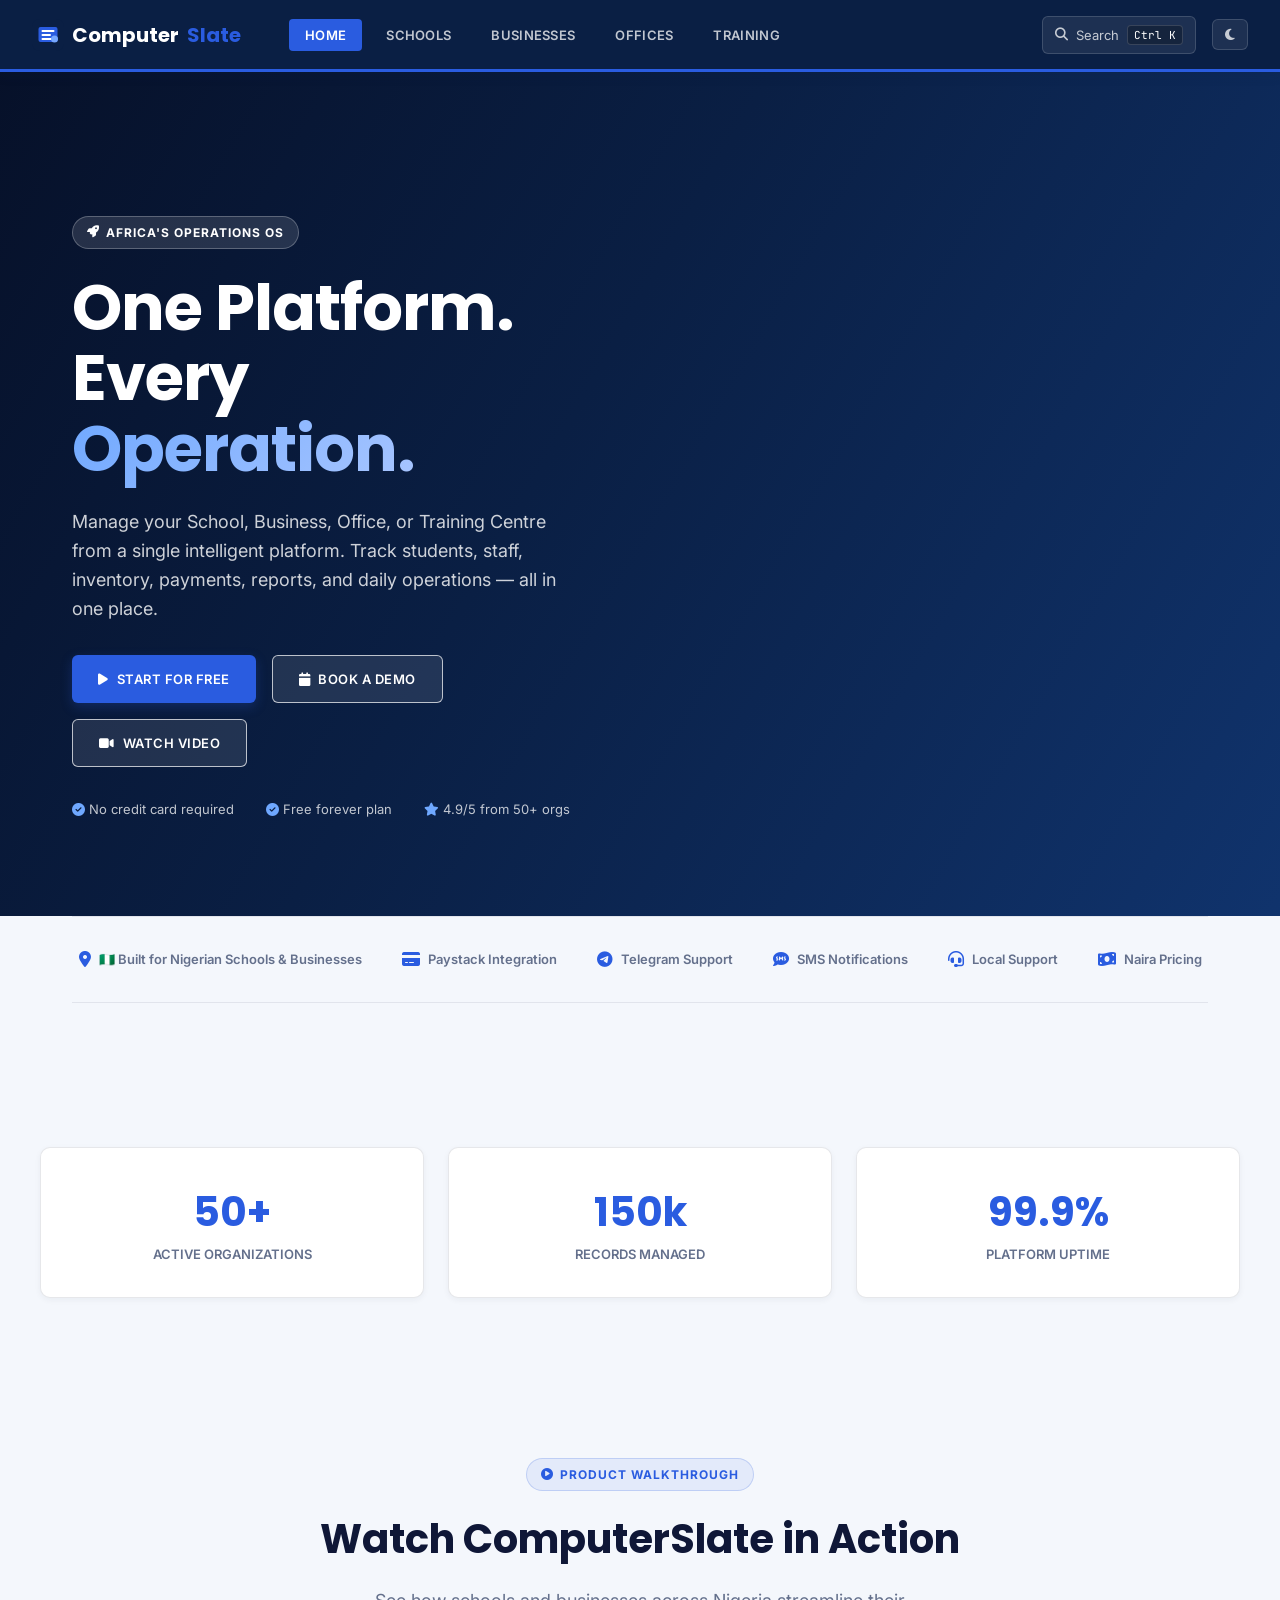
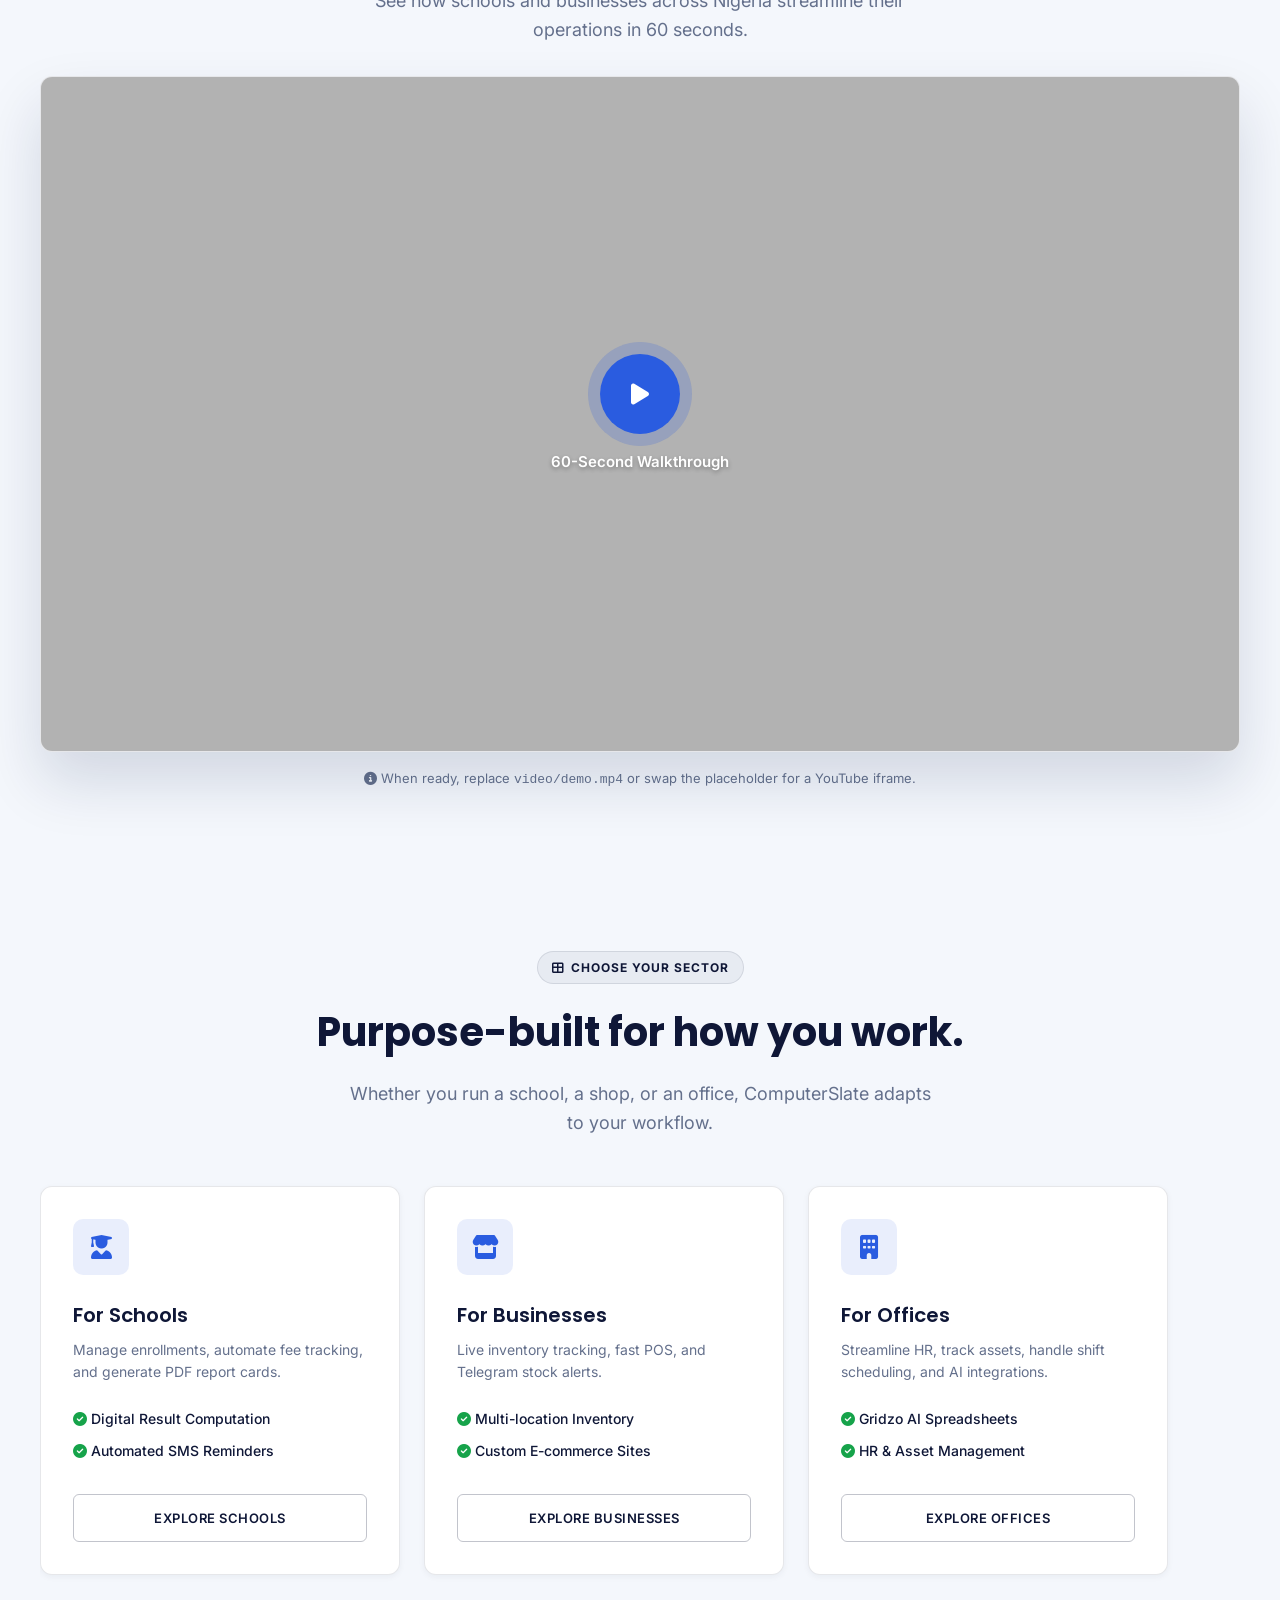
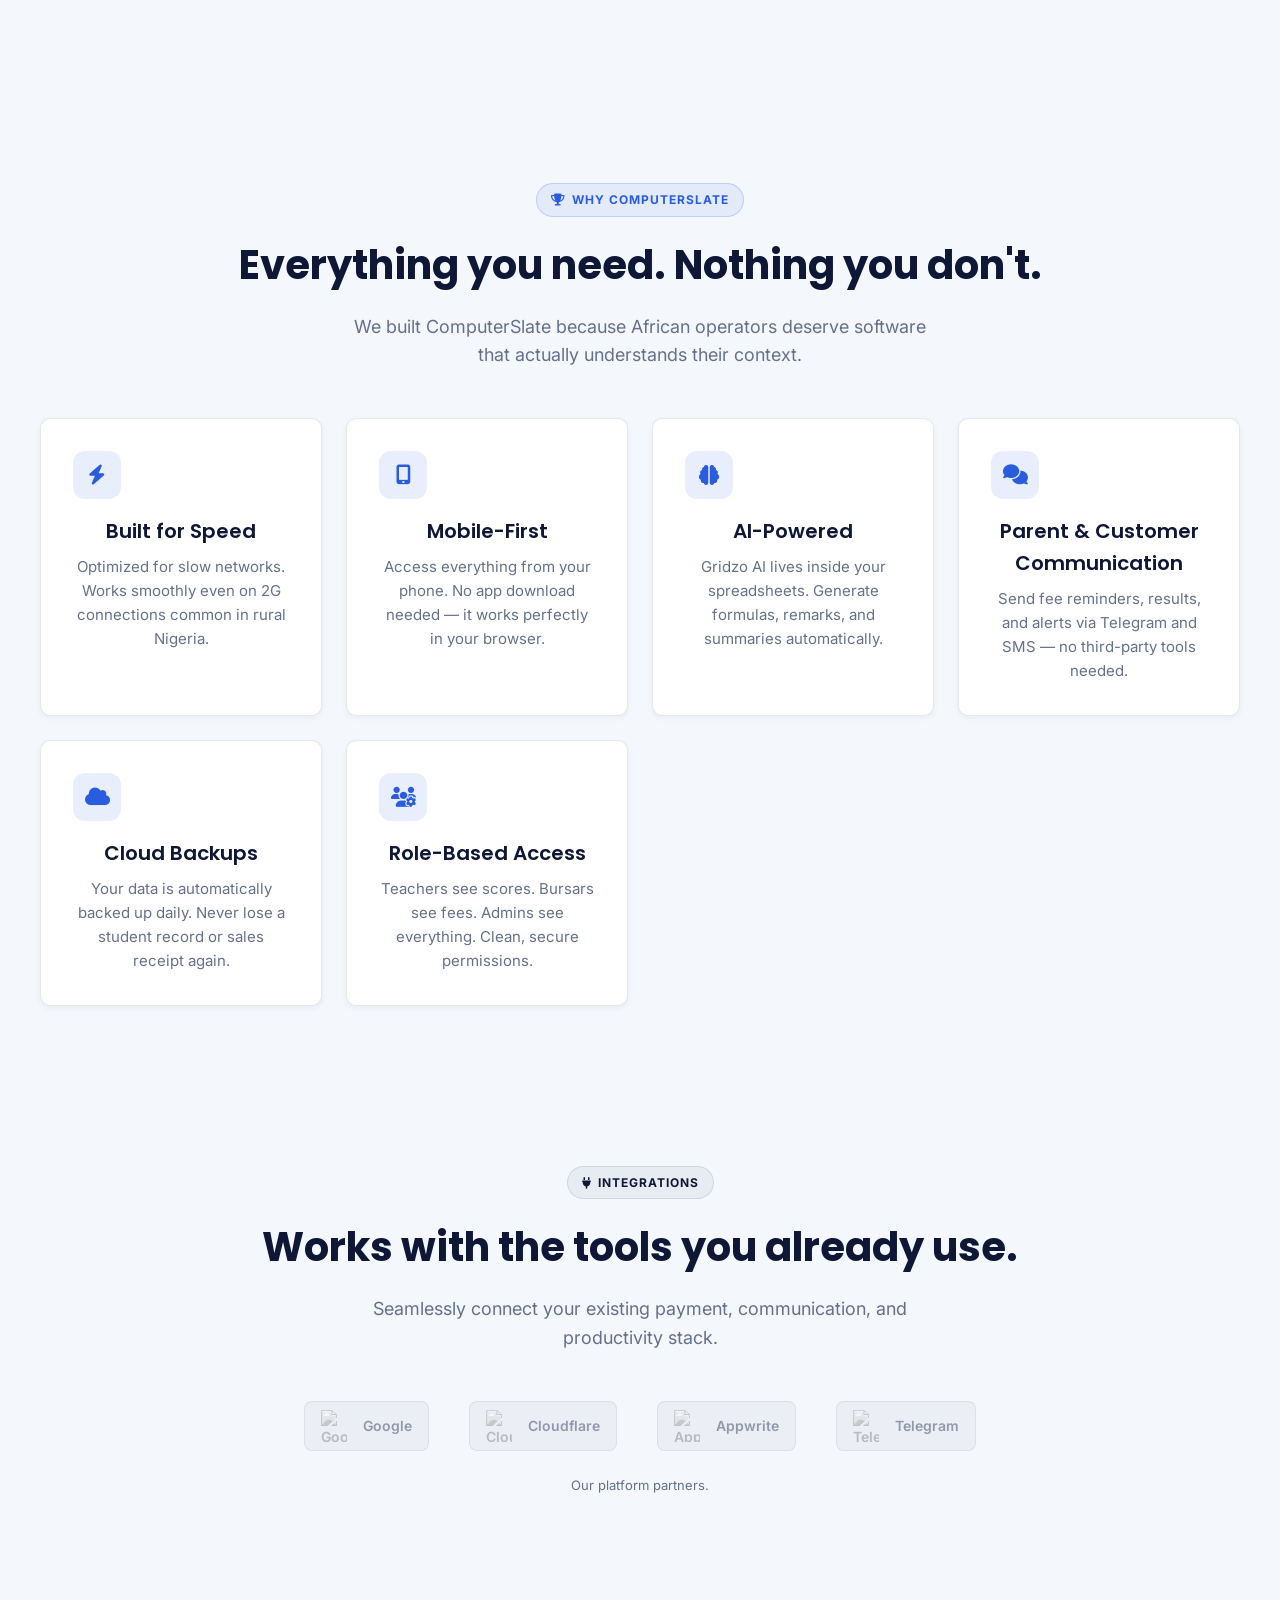
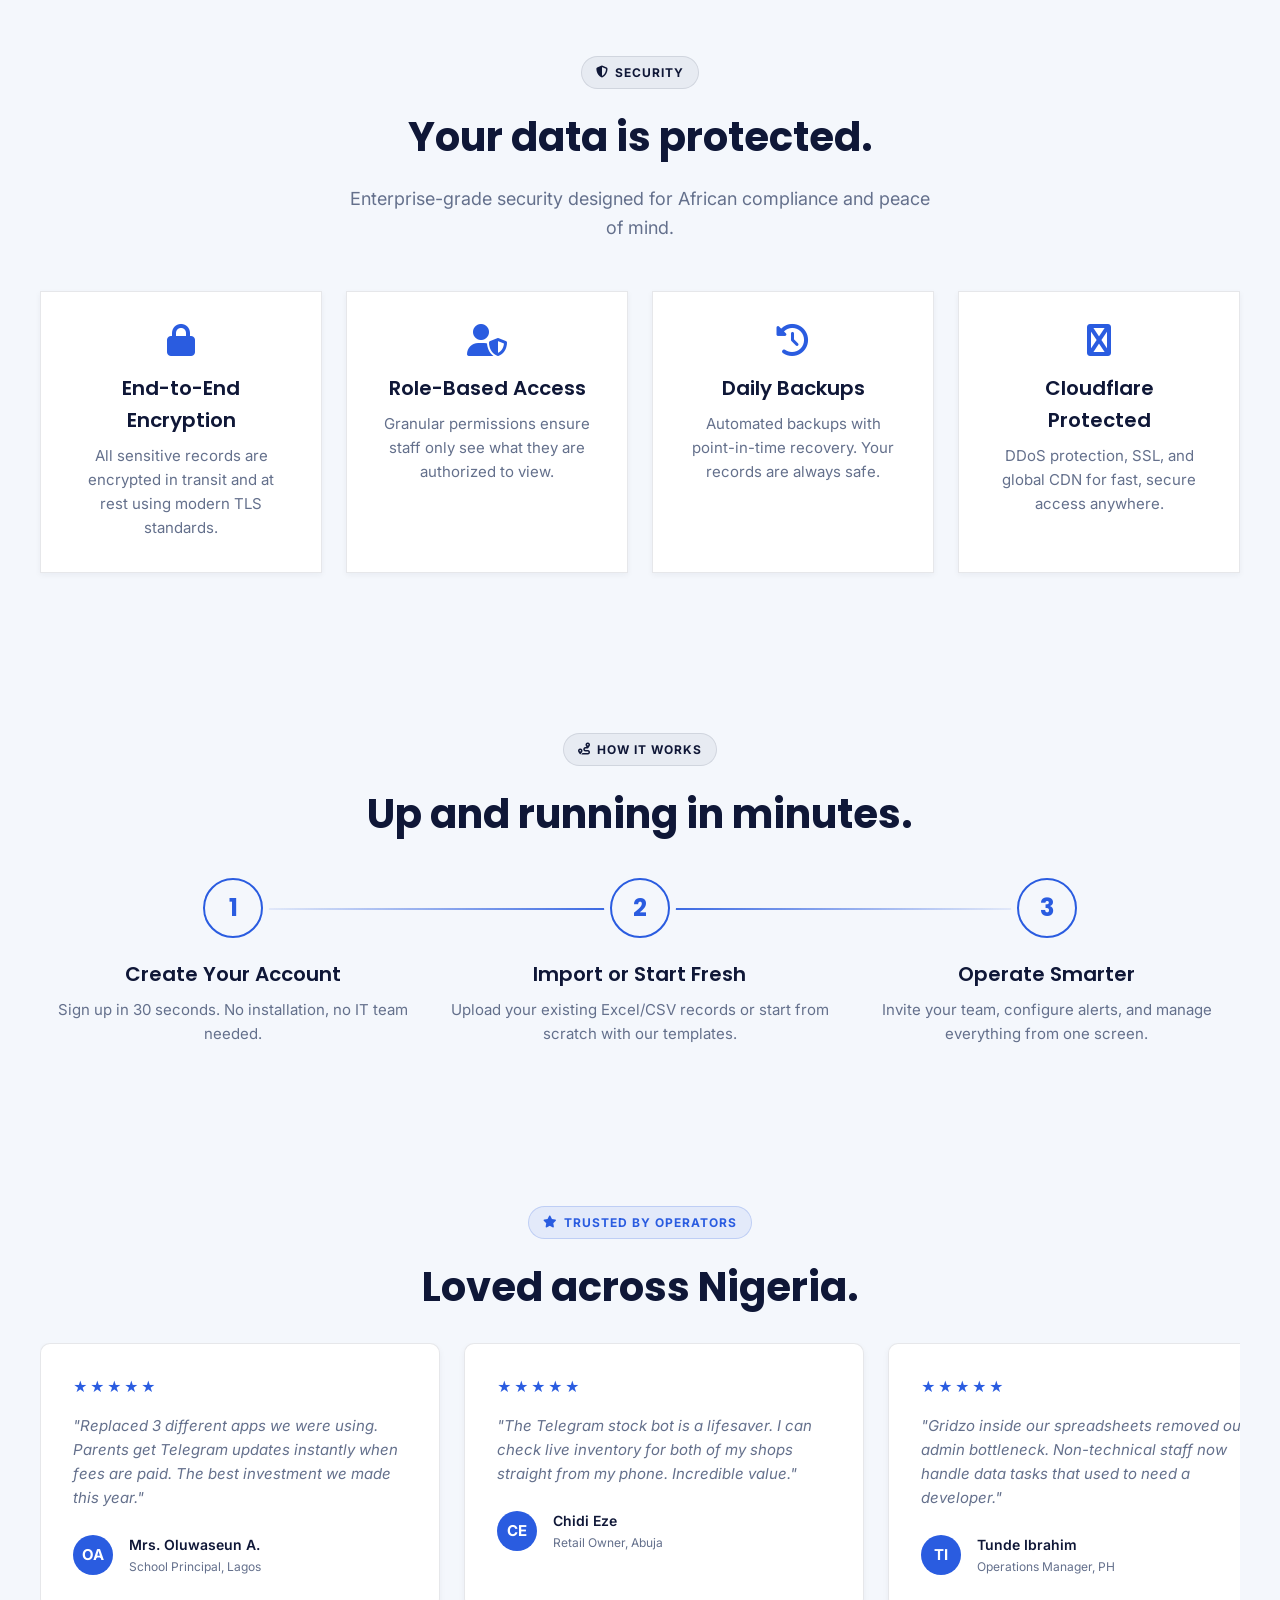
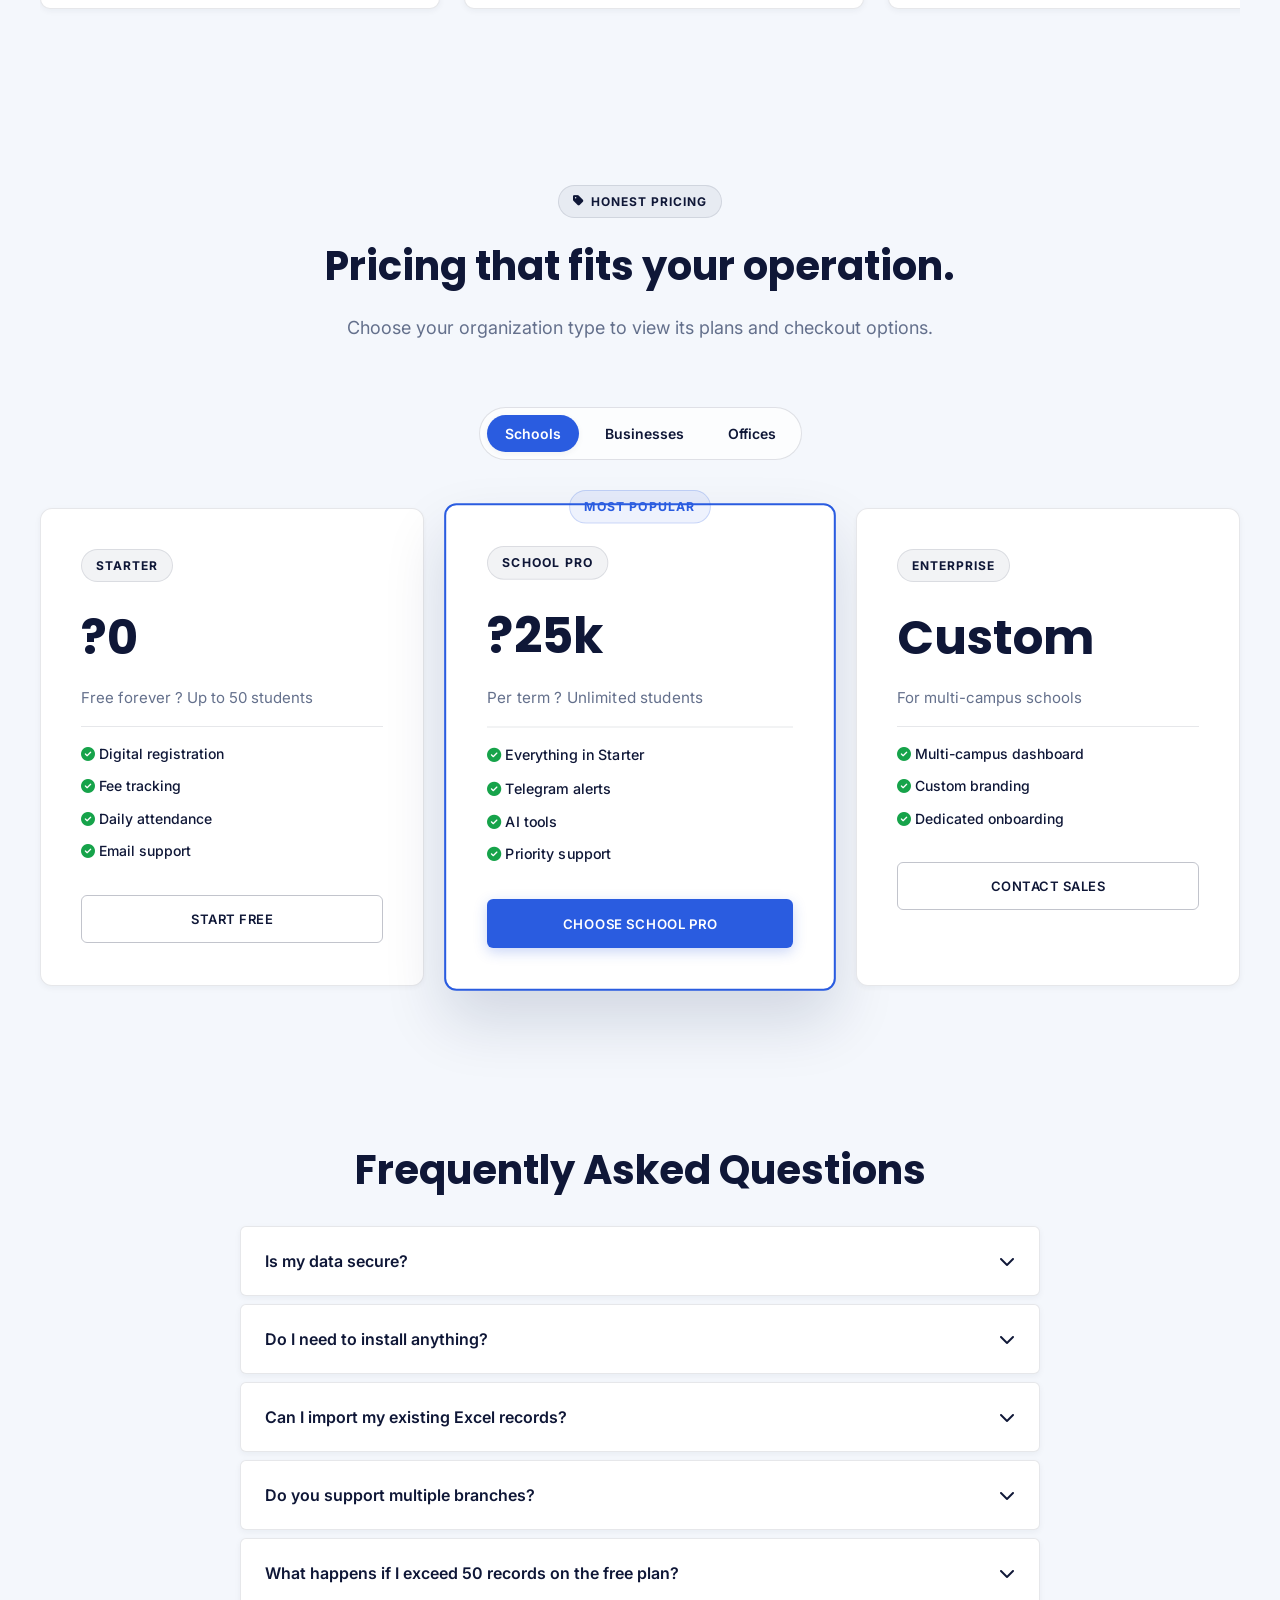
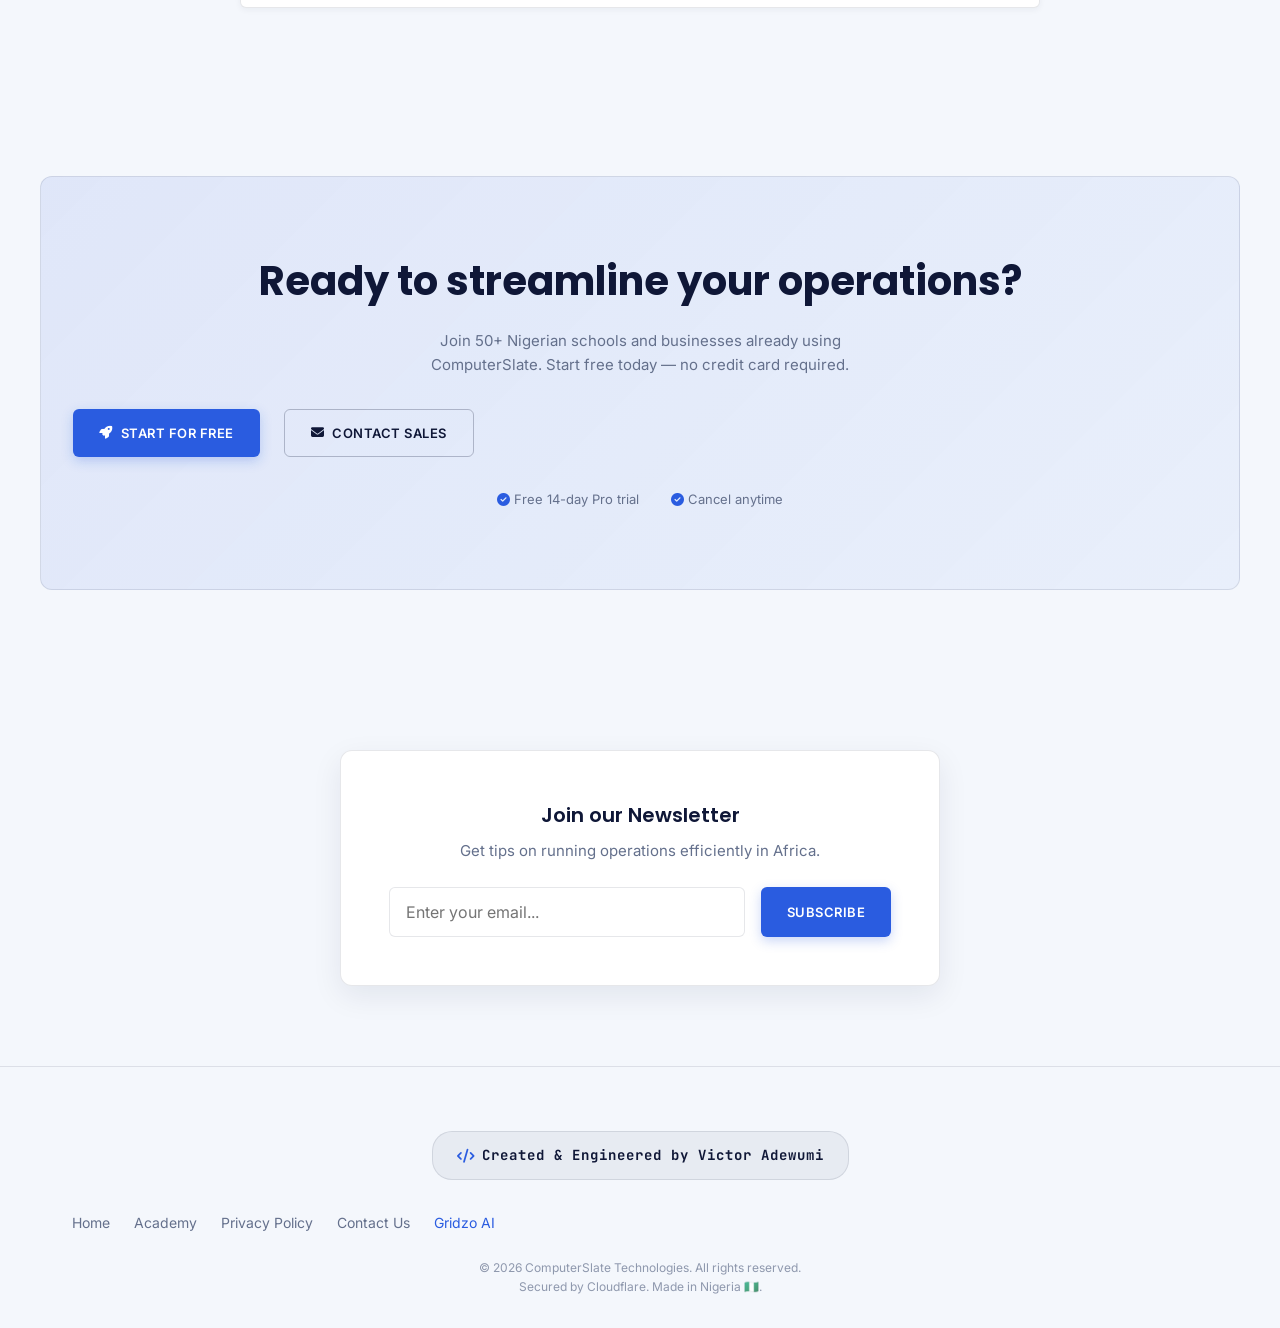
==== commit 864ddc9d: "update portal" ====
--- a/index .html
+++ b/index .html
@@ -11,8 +11,8 @@
 
 <!-- Canonical & Alternate -->
 <link rel="canonical" href="https://computerslate.com.ng">
-<link rel="icon" href="images/favicon.png" type="image/png">
-<link rel="apple-touch-icon" href="images/logo.png">
+<link rel="icon" href="[data-uri]" type="image/svg+xml">
+<link rel="apple-touch-icon" href="[data-uri]">
 
 <!-- Open Graph / Facebook -->
 <meta property="og:type" content="website">
@@ -56,7 +56,7 @@
 
 <!-- Fonts & Icons -->
 <link rel="preconnect" href="https://fonts.googleapis.com">
-<link href="https://fonts.googleapis.com/css2?family=Clash+Display:wght@400;500;600;700&family=Bricolage+Grotesque:wght@300;400;500;600;700&family=JetBrains+Mono:wght@400;500;600&display=swap" rel="stylesheet">
+<link href="https://fonts.googleapis.com/css2?family=Poppins:wght@400;500;600;700;800&family=Inter:wght@300;400;500;600;700&family=JetBrains+Mono:wght@400;500;600&display=swap" rel="stylesheet">
 <link rel="stylesheet" href="https://cdnjs.cloudflare.com/ajax/libs/font-awesome/6.5.1/css/all.min.css">
 
 <!-- Force HTTPS -->
@@ -72,49 +72,40 @@
   --space-1: 8px;   --space-2: 16px;  --space-3: 24px;
   --space-4: 32px;  --space-5: 40px;  --space-6: 48px;
   --space-8: 64px;  --space-10: 80px; --space-12: 96px;
-  --font-head: 'Clash Display', sans-serif;
-  --font-body: 'Bricolage Grotesque', sans-serif;
+  --font-head: 'Poppins', sans-serif;
+  --font-body: 'Inter', sans-serif;
   --font-mono: 'JetBrains Mono', monospace;
-  --radius-sm: 8px; --radius-md: 16px; --radius-lg: 24px; --radius-xl: 32px;
-  --transition: all 0.3s cubic-bezier(0.25, 1, 0.5, 1);
+  --radius-sm: 6px; --radius-md: 10px; --radius-lg: 12px; --radius-xl: 16px;
+  --transition: all 0.35s cubic-bezier(0.16, 1, 0.3, 1);
   --nav-h: 72px;
 }
 
 :root, [data-theme="light"] {
-  --rgb-bg: 244, 247, 255;
+  --rgb-bg: 244, 247, 252;
   --rgb-surface: 255, 255, 255;
-  --rgb-text: 10, 15, 44;
-  --rgb-muted: 90, 106, 136;
-  --rgb-border: 0, 0, 0;
-  --c-gold: #E69500;
-  --c-gold-glow: rgba(230, 149, 0, 0.2);
-  --c-blue: #2563EB;
+  --rgb-text: 15, 23, 55;
+  --rgb-muted: 100, 112, 140;
+  --rgb-border: 15, 23, 55;
+  --c-navy: #0A1F44;
+  --c-gold: #2A5CE0;
+  --c-gold-glow: rgba(42, 92, 224, 0.25);
+  --c-blue: #2A5CE0;
   --c-ok: #16A34A;
   --c-bad: #DC2626;
-  --shadow-sm: 0 2px 8px rgba(0,0,0,0.05);
-  --shadow-md: 0 8px 24px rgba(0,0,0,0.08);
-  --shadow-lg: 0 24px 48px rgba(0,0,0,0.12);
+  --shadow-sm: 0 2px 6px rgba(10,31,68,0.05);
+  --shadow-md: 0 10px 30px rgba(10,31,68,0.08);
+  --shadow-lg: 0 30px 60px rgba(10,31,68,0.14);
 }
 
-@media (prefers-color-scheme: dark) {
-  :root:not([data-theme="light"]) {
-    --rgb-bg: 6, 10, 22;
-    --rgb-surface: 13, 20, 38;
-    --rgb-text: 232, 240, 255;
-    --rgb-muted: 138, 155, 191;
-    --rgb-border: 255, 255, 255;
-    --c-gold: #F5B800;
-    --c-gold-glow: rgba(245, 184, 0, 0.4);
-  }
-}
 [data-theme="dark"] {
-  --rgb-bg: 6, 10, 22;
-  --rgb-surface: 13, 20, 38;
-  --rgb-text: 232, 240, 255;
-  --rgb-muted: 138, 155, 191;
-  --rgb-border: 255, 255, 255;
-  --c-gold: #F5B800;
-  --c-gold-glow: rgba(245, 184, 0, 0.4);
+  --rgb-bg: 10, 16, 30;
+  --rgb-surface: 19, 29, 50;
+  --rgb-text: 238, 243, 255;
+  --rgb-muted: 170, 184, 211;
+  --rgb-border: 210, 224, 255;
+  --c-navy: #07152E;
+  --c-gold: #76A7FF;
+  --c-gold-glow: rgba(118, 167, 255, 0.28);
 }
 
 *, *::before, *::after { box-sizing: border-box; margin: 0; padding: 0; }
@@ -127,14 +118,14 @@
   overflow-x: hidden; 
   transition: background-color var(--transition), color var(--transition); 
 }
-::selection { background: var(--c-gold); color: #000; }
+::selection { background: var(--c-gold); color: #fff; }
 a { text-decoration: none; color: inherit; cursor: pointer; }
 ul { list-style: none; }
 button { font-family: var(--font-body); border: none; cursor: pointer; background: none; }
 
 .text-muted { color: rgb(var(--rgb-muted)); }
 .text-gold { color: var(--c-gold); }
-.gradient-text { background: linear-gradient(135deg, var(--c-gold), #FF9500); -webkit-background-clip: text; -webkit-text-fill-color: transparent; }
+.gradient-text { background: linear-gradient(135deg, var(--c-gold), #6FA8FF); -webkit-background-clip: text; -webkit-text-fill-color: transparent; }
 
 .glass {
   background: rgba(var(--rgb-surface), 0.6);
@@ -155,19 +146,21 @@
 .text-center { text-align: center; }
 
 .badge { display: inline-flex; align-items: center; gap: 6px; padding: 6px 14px; border-radius: 20px; background: rgba(var(--rgb-border), 0.05); border: 1px solid rgba(var(--rgb-border), 0.1); color: rgb(var(--rgb-text)); font-size: 12px; font-weight: 700; text-transform: uppercase; letter-spacing: 1px; margin-bottom: var(--space-3); }
-.badge.gold { color: var(--c-gold); background: rgba(230, 149, 0, 0.1); border-color: rgba(230, 149, 0, 0.2); }
+.badge.gold { color: var(--c-gold); background: rgba(42, 92, 224, 0.08); border-color: rgba(42, 92, 224, 0.2); }
 .title-xl { font-family: var(--font-head); font-size: clamp(32px, 5vw, 64px); font-weight: 700; line-height: 1.1; letter-spacing: -1px; margin-bottom: var(--space-3); }
 .title-lg { font-family: var(--font-head); font-size: clamp(26px, 4vw, 40px); font-weight: 700; line-height: 1.2; margin-bottom: var(--space-3); }
 .title-md { font-family: var(--font-head); font-size: 20px; font-weight: 600; margin-bottom: var(--space-1); }
 .subtitle { font-size: clamp(15px, 2vw, 18px); color: rgb(var(--rgb-muted)); max-width: 600px; line-height: 1.6; margin-bottom: var(--space-4); margin-left: auto; margin-right: auto; }
 .text-left .subtitle { margin-left: 0; }
 
-.btn { display: inline-flex; align-items: center; justify-content: center; gap: 8px; padding: 14px 24px; border-radius: var(--radius-sm); font-weight: 600; font-size: 14px; transition: var(--transition); min-height: 48px; }
+.btn { display: inline-flex; align-items: center; justify-content: center; gap: 8px; padding: 14px 26px; border-radius: 6px; font-weight: 600; font-size: 14px; transition: var(--transition); min-height: 48px; text-transform: uppercase; letter-spacing: 0.5px; font-size: 13px; }
 .btn:active { transform: scale(0.98); }
-.btn-primary { background: var(--c-gold); color: #000; box-shadow: 0 4px 12px var(--c-gold-glow); }
-.btn-primary:hover { transform: translateY(-2px); box-shadow: 0 8px 24px var(--c-gold-glow); }
-.btn-outline { background: transparent; border: 1px solid rgba(var(--rgb-border), 0.2); color: rgb(var(--rgb-text)); }
-.btn-outline:hover { border-color: var(--c-gold); color: var(--c-gold); background: rgba(var(--rgb-surface), 0.5); }
+.btn-primary { background: var(--c-gold); color: #fff; box-shadow: 0 4px 12px var(--c-gold-glow); }
+.btn-primary:hover { transform: translateY(-2px); box-shadow: 0 8px 24px var(--c-gold-glow); background: #1E46B8; }
+.btn-outline { background: transparent; border: 1px solid rgba(var(--rgb-border), 0.25); color: rgb(var(--rgb-text)); }
+.btn-outline:hover { border-color: var(--c-gold); color: var(--c-gold); background: rgba(42,92,224,0.06); }
+.btn-outline-light { background: rgba(255,255,255,0.1); border: 1px solid rgba(255,255,255,0.7); color: #fff; }
+.btn-outline-light:hover { border-color: #fff; background: rgba(255,255,255,0.2); }
 .btn-full { width: 100%; }
 
 .bg-mesh { position: fixed; inset: 0; z-index: -1; overflow: hidden; pointer-events: none; background: radial-gradient(circle at top right, rgba(var(--rgb-surface), 0.3) 0%, transparent 60%); }
@@ -175,20 +168,20 @@
 @keyframes float { 0% { transform: translate(0, 0) scale(1); } 100% { transform: translate(50px, 80px) scale(1.1); } }
 
 /* ── NAVIGATION ──────────────────────────────────── */
-nav { position: fixed; top: 0; width: 100%; height: var(--nav-h); z-index: 100; border-bottom: 1px solid rgba(var(--rgb-border), 0.1); padding: 0 var(--space-4); display: flex; align-items: center; justify-content: space-between; gap: var(--space-2); }
-.nav-brand { font-family: var(--font-head); font-size: 20px; font-weight: 700; color: var(--c-gold); display: flex; align-items: center; gap: 8px; flex-shrink: 0; }
-.nav-brand span { color: rgb(var(--rgb-text)); }
+nav { position: fixed; top: 0; width: 100%; height: var(--nav-h); z-index: 100; background: var(--c-navy); border-bottom: 3px solid var(--c-gold); padding: 0 var(--space-4); display: flex; align-items: center; justify-content: space-between; gap: var(--space-2); box-shadow: 0 2px 12px rgba(10,31,68,0.15); }
+.nav-brand { font-family: var(--font-head); font-size: 20px; font-weight: 700; color: #fff; display: flex; align-items: center; gap: 8px; flex-shrink: 0; }
+.nav-brand span { color: var(--c-gold); }
 
 .nav-domains { position: relative; display: flex; gap: var(--space-1); overflow-x: auto; scrollbar-width: none; padding: var(--space-1); flex-grow: 1; margin: 0 var(--space-3); mask-image: linear-gradient(90deg, #000 90%, transparent); min-width: 0; }
 .nav-domains::-webkit-scrollbar { display: none; }
-.nav-btn { position: relative; z-index: 1; padding: 8px 16px; border-radius: 20px; font-weight: 600; font-size: 14px; color: rgb(var(--rgb-muted)); white-space: nowrap; transition: color var(--transition); }
-.nav-btn:hover { color: rgb(var(--rgb-text)); }
-.nav-btn.active { color: var(--c-gold); }
-.nav-indicator { position: absolute; top: var(--space-1); bottom: var(--space-1); left: 0; background: rgba(230, 149, 0, 0.1); border: 1px solid rgba(230, 149, 0, 0.2); border-radius: 20px; z-index: 0; transition: all 0.4s cubic-bezier(0.25, 1, 0.5, 1); pointer-events: none; }
-
-.cmd-trigger { display: flex; align-items: center; gap: 8px; padding: 8px 12px; background: rgba(var(--rgb-border), 0.05); border: 1px solid rgba(var(--rgb-border), 0.1); border-radius: var(--radius-sm); color: rgb(var(--rgb-muted)); font-size: 13px; transition: var(--transition); flex-shrink: 0; }
-.cmd-trigger:hover { border-color: rgba(var(--rgb-border), 0.3); color: rgb(var(--rgb-text)); }
-.cmd-key { font-family: var(--font-mono); font-size: 11px; padding: 2px 6px; background: rgba(var(--rgb-surface), 0.8); border-radius: 4px; border: 1px solid rgba(var(--rgb-border), 0.1); }
+.nav-btn { position: relative; z-index: 1; padding: 8px 16px; border-radius: 4px; font-weight: 600; font-size: 14px; color: rgba(255,255,255,0.75); white-space: nowrap; transition: color var(--transition); text-transform: uppercase; letter-spacing: 0.3px; font-size: 13px; }
+.nav-btn:hover { color: #fff; }
+.nav-btn.active { color: #fff; }
+.nav-indicator { position: absolute; top: var(--space-1); bottom: var(--space-1); left: 0; background: var(--c-gold); border: none; border-radius: 4px; z-index: 0; transition: all 0.4s cubic-bezier(0.25, 1, 0.5, 1); pointer-events: none; }
+
+.cmd-trigger { display: flex; align-items: center; gap: 8px; padding: 8px 12px; background: rgba(255,255,255,0.08); border: 1px solid rgba(255,255,255,0.15); border-radius: var(--radius-sm); color: rgba(255,255,255,0.75); font-size: 13px; transition: var(--transition); flex-shrink: 0; }
+.cmd-trigger:hover { border-color: rgba(255,255,255,0.3); color: #fff; }
+.cmd-key { font-family: var(--font-mono); font-size: 11px; padding: 2px 6px; background: rgba(0,0,0,0.25); border-radius: 4px; border: 1px solid rgba(255,255,255,0.15); color: #fff; }
 
 /* ── HERO SECTION ────────────────────────────────── */
 .hero-split { display: grid; grid-template-columns: 1fr 1.1fr; gap: var(--space-6); align-items: center; min-height: calc(100vh - var(--nav-h) - 80px); padding-top: var(--space-6); text-align: left; }
@@ -204,7 +197,23 @@
 .hero-badge-float:nth-child(3) { bottom: 30px; right: -10px; animation-delay: -4s; }
 @keyframes floatBadge { 0%,100%{transform:translateY(0)} 50%{transform:translateY(-10px)} }
 
-/* ── TRUST BAR ───────────────────────────────────── */
+/* ── HERO SLIDESHOW ──────────────────────────────── */
+.hero-wrap { position: relative; overflow: hidden; }
+.hero-slideshow { position: absolute; inset: 0; z-index: 0; }
+.hero-slide { position: absolute; inset: 0; background-size: cover; background-position: center; opacity: 0; animation: heroFade 24s infinite; }
+.hero-slide:nth-child(1) { animation-delay: 0s; }
+.hero-slide:nth-child(2) { animation-delay: 6s; }
+.hero-slide:nth-child(3) { animation-delay: 12s; }
+.hero-slide:nth-child(4) { animation-delay: 18s; }
+@keyframes heroFade {
+  0% { opacity: 0; transform: scale(1.06); }
+  4% { opacity: 1; transform: scale(1.06); }
+  22% { opacity: 1; transform: scale(1); }
+  26% { opacity: 0; transform: scale(1); }
+  100% { opacity: 0; }
+}
+.hero-overlay { position: absolute; inset: 0; z-index: 1; background: linear-gradient(120deg, rgba(6,15,38,0.94) 0%, rgba(10,31,68,0.88) 45%, rgba(18,58,122,0.75) 100%); }
+.hero-wrap .container { position: relative; z-index: 2; }
 .trust-bar { display: flex; justify-content: center; gap: var(--space-5); flex-wrap: wrap; padding: var(--space-4) 0; border-top: 1px solid rgba(var(--rgb-border), 0.08); border-bottom: 1px solid rgba(var(--rgb-border), 0.08); margin-bottom: var(--space-8); }
 .trust-item { display: flex; align-items: center; gap: 8px; font-size: 13px; font-weight: 600; color: rgb(var(--rgb-muted)); }
 .trust-item i { color: var(--c-gold); font-size: 16px; }
@@ -215,14 +224,14 @@
 .video-placeholder img { width: 100%; height: 100%; object-fit: cover; opacity: 0.9; }
 .video-overlay { position: absolute; inset: 0; display: flex; flex-direction: column; align-items: center; justify-content: center; background: rgba(0,0,0,0.3); transition: var(--transition); }
 .video-section:hover .video-overlay { background: rgba(0,0,0,0.45); }
-.play-btn { width: 80px; height: 80px; border-radius: 50%; background: var(--c-gold); color: #000; display: grid; place-items: center; font-size: 24px; box-shadow: 0 0 0 12px rgba(230,149,0,0.2); transition: var(--transition); }
-.video-section:hover .play-btn { transform: scale(1.1); box-shadow: 0 0 0 20px rgba(230,149,0,0.15); }
+.play-btn { width: 80px; height: 80px; border-radius: 50%; background: var(--c-gold); color: #fff; display: grid; place-items: center; font-size: 24px; box-shadow: 0 0 0 12px rgba(42,92,224,0.2); transition: var(--transition); }
+.video-section:hover .play-btn { transform: scale(1.1); box-shadow: 0 0 0 20px rgba(42,92,224,0.15); }
 
 /* ── WHY CHOOSE / INTEGRATIONS ───────────────────── */
 .why-grid { display: grid; grid-template-columns: repeat(auto-fit, minmax(260px, 1fr)); gap: var(--space-3); }
 .why-card { padding: var(--space-4); border-radius: var(--radius-md); transition: var(--transition); }
 .why-card:hover { transform: translateY(-4px); border-color: var(--c-gold); }
-.why-icon { width: 48px; height: 48px; border-radius: 12px; background: rgba(230,149,0,0.1); color: var(--c-gold); display: grid; place-items: center; font-size: 20px; margin-bottom: var(--space-2); }
+.why-icon { width: 48px; height: 48px; border-radius: 12px; background: rgba(42,92,224,0.1); color: var(--c-gold); display: grid; place-items: center; font-size: 20px; margin-bottom: var(--space-2); }
 
 .integrations-row { display: flex; justify-content: center; align-items: center; gap: var(--space-5); flex-wrap: wrap; opacity: 0.7; }
 .integrations-row img { height: 32px; filter: grayscale(100%); opacity: 0.6; transition: var(--transition); }
@@ -238,9 +247,9 @@
 .h-scroller { display: flex; gap: var(--space-3); overflow-x: auto; scroll-snap-type: x mandatory; padding: var(--space-2) 0 var(--space-6); scrollbar-width: none; }
 .h-scroller::-webkit-scrollbar { display: none; }
 .card-domain { flex: 0 0 clamp(280px, 80vw, 360px); scroll-snap-align: center; padding: var(--space-4); border-radius: var(--radius-lg); position: relative; overflow: hidden; transition: var(--transition); cursor: pointer; text-align: left; }
-.card-domain:hover { transform: translateY(-8px); border-color: rgba(230, 149, 0, 0.4); box-shadow: var(--shadow-lg); }
-.card-icon { width: 56px; height: 56px; border-radius: var(--radius-md); background: rgba(230, 149, 0, 0.1); color: var(--c-gold); display: grid; place-items: center; font-size: 24px; margin-bottom: var(--space-3); transition: var(--transition); }
-.card-domain:hover .card-icon { background: var(--c-gold); color: #000; transform: rotate(-5deg) scale(1.1); }
+.card-domain:hover { transform: translateY(-10px); border-color: rgba(42, 92, 224, 0.35); box-shadow: var(--shadow-lg); }
+.card-icon { width: 56px; height: 56px; border-radius: var(--radius-md); background: rgba(42, 92, 224, 0.1); color: var(--c-gold); display: grid; place-items: center; font-size: 24px; margin-bottom: var(--space-3); transition: var(--transition); }
+.card-domain:hover .card-icon { background: var(--c-gold); color: #fff; transform: rotate(-5deg) scale(1.1); }
 .feat-list { display: flex; flex-direction: column; gap: 10px; margin-bottom: var(--space-4); font-size: 14px; font-weight: 500; }
 .feat-list i { color: var(--c-ok); }
 
@@ -252,7 +261,7 @@
 .highlight-box { display: grid; grid-template-columns: 1fr 1fr; gap: var(--space-5); align-items: center; background: rgb(var(--rgb-surface)); border: 1px solid rgba(var(--rgb-border), 0.1); border-radius: var(--radius-lg); padding: var(--space-5); margin: var(--space-6) 0; }
 
 .card-price { padding: var(--space-5); border-radius: var(--radius-lg); position: relative; transition: var(--transition); }
-.card-price:hover { transform: translateY(-4px); border-color: rgba(230,149,0,0.3); }
+.card-price:hover { transform: translateY(-4px); border-color: rgba(42,92,224,0.3); }
 .card-price.featured { border: 2px solid var(--c-gold); transform: scale(1.02); }
 .card-price.featured:hover { transform: scale(1.02) translateY(-4px); }
 .price-tag { font-family: var(--font-head); font-size: 48px; font-weight: 700; line-height: 1; margin: var(--space-1) 0 var(--space-3); }
@@ -279,7 +288,7 @@
 .step-num { width: 60px; height: 60px; border-radius: 50%; background: rgb(var(--rgb-bg)); border: 2px solid var(--c-gold); color: var(--c-gold); font-family: var(--font-head); font-size: 24px; font-weight: 700; display: grid; place-items: center; margin: 0 auto 20px; box-shadow: 0 0 0 6px rgb(var(--rgb-bg)); }
 
 /* ── FINAL CTA ───────────────────────────────────── */
-.final-cta { position: relative; overflow: hidden; border-radius: var(--radius-lg); padding: var(--space-10) var(--space-4); text-align: center; background: linear-gradient(135deg, rgba(230,149,0,0.1), rgba(37,99,235,0.05)); border: 1px solid rgba(var(--rgb-border), 0.1); }
+.final-cta { position: relative; overflow: hidden; border-radius: var(--radius-lg); padding: var(--space-10) var(--space-4); text-align: center; background: linear-gradient(135deg, rgba(42,92,224,0.1), rgba(37,99,235,0.05)); border: 1px solid rgba(var(--rgb-border), 0.1); }
 .final-cta h2 { margin-bottom: var(--space-3); }
 .final-cta p { margin-bottom: var(--space-4); max-width: 500px; margin-left: auto; margin-right: auto; }
 
@@ -305,7 +314,7 @@
 .form-group { margin-bottom: var(--space-3); text-align: left; }
 .form-group label { display: block; font-size: 12px; font-weight: 600; text-transform: uppercase; margin-bottom: 8px; color: rgb(var(--rgb-muted)); }
 .form-input { width: 100%; padding: 14px 16px; border-radius: var(--radius-sm); background: rgba(var(--rgb-surface), 0.5); border: 1px solid rgba(var(--rgb-border), 0.1); color: rgb(var(--rgb-text)); font-family: var(--font-body); font-size: 16px; transition: var(--transition); outline: none; }
-.form-input:focus { border-color: var(--c-gold); background: rgb(var(--rgb-bg)); box-shadow: 0 0 0 3px rgba(230,149,0,0.1); }
+.form-input:focus { border-color: var(--c-gold); background: rgb(var(--rgb-bg)); box-shadow: 0 0 0 3px rgba(42,92,224,0.1); }
 
 .view { display: none; opacity: 0; padding-top: var(--nav-h); animation: fadePage 0.4s forwards; }
 .view.active { display: block; }
@@ -317,7 +326,7 @@
 .loader { width: 40px; height: 40px; border: 3px solid rgba(var(--rgb-border),0.1); border-top-color: var(--c-gold); border-radius: 50%; animation: spin 1s linear infinite; }
 @keyframes spin { to { transform: rotate(360deg); } }
 
-#backToTop { position: fixed; bottom: var(--space-4); left: var(--space-4); width: 44px; height: 44px; border-radius: 50%; background: var(--c-gold); color: #000; z-index: 99; display: grid; place-items: center; opacity: 0; pointer-events: none; transition: var(--transition); box-shadow: var(--shadow-md); }
+#backToTop { position: fixed; bottom: var(--space-4); left: var(--space-4); width: 44px; height: 44px; border-radius: 50%; background: var(--c-gold); color: #fff; z-index: 99; display: grid; place-items: center; opacity: 0; pointer-events: none; transition: var(--transition); box-shadow: var(--shadow-md); }
 #backToTop.visible { opacity: 1; pointer-events: auto; transform: translateY(0); }
 #backToTop:hover { transform: translateY(-4px); box-shadow: var(--shadow-lg); }
 
@@ -404,6 +413,18 @@
     transform: none;
   }
 }
+
+/* Image preview and plan selector */
+.zoomable { cursor: zoom-in; }
+.image-lightbox { position: fixed; inset: 0; z-index: 5000; display: none; align-items: center; justify-content: center; padding: 24px; background: rgba(3, 8, 20, .88); cursor: zoom-out; }
+.image-lightbox.active { display: flex; }
+.image-lightbox img { max-width: min(96vw, 1400px); max-height: 90vh; object-fit: contain; border-radius: var(--radius-md); box-shadow: 0 24px 80px rgba(0,0,0,.55); cursor: default; }
+.image-lightbox button { position: absolute; top: 18px; right: 20px; border: 0; background: rgba(255,255,255,.16); color: #fff; width: 42px; height: 42px; border-radius: 50%; font-size: 24px; cursor: pointer; }
+.pricing-switcher { display: inline-flex; flex-wrap: wrap; justify-content: center; gap: 8px; padding: 7px; margin-top: var(--space-4); border: 1px solid rgba(var(--rgb-border), .12); border-radius: 999px; background: rgba(var(--rgb-surface), .72); }
+.pricing-switcher button { border: 0; border-radius: 999px; padding: 10px 18px; color: rgb(var(--rgb-text)); background: transparent; font: 600 14px var(--font-body); cursor: pointer; }
+.pricing-switcher button.active { background: var(--c-blue); color: #fff; box-shadow: var(--shadow-sm); }
+.partner-logo { width: 26px; height: 26px; object-fit: contain; vertical-align: middle; margin-right: 8px; }
+
 </style>
 </head>
 <body>
@@ -411,18 +432,19 @@
 <!-- Dynamic Background -->
 <div class="bg-mesh">
   <div class="bg-orb" style="width:500px; height:500px; background:rgba(37,99,235,0.1); top:-100px; left:-100px;"></div>
-  <div class="bg-orb" style="width:400px; height:400px; background:rgba(230,149,0,0.1); bottom:-100px; right:-100px; animation-delay:-5s;"></div>
+  <div class="bg-orb" style="width:400px; height:400px; background:rgba(42,92,224,0.1); bottom:-100px; right:-100px; animation-delay:-5s;"></div>
 </div>
 
 <!-- Global Overlays -->
 <div id="toast-container"></div>
+<div id="imageLightbox" class="image-lightbox" onclick="App.UI.closeImage()"><button type="button" aria-label="Close image preview">&times;</button><img id="imagePreview" src="" alt="" onclick="event.stopPropagation()"></div>
 <div id="page-loader" class="skeleton"><div class="loader"></div></div>
 <button id="backToTop" onclick="window.scrollTo(0,0)"><i class="fas fa-arrow-up"></i></button>
 
 <!-- Navigation -->
-<nav class="glass">
+<nav>
   <a href="#home" onclick="App.Router.navigate('home')" class="nav-brand">
-    <img src="images/logo.png" alt="ComputerSlate" width="32" height="32" onerror="this.style.display='none'">
+    <img src="[data-uri]" alt="ComputerSlate icon" width="32" height="32">
     Computer<span>Slate</span>
   </a>
   
@@ -432,7 +454,7 @@
     <button class="nav-btn" data-target="school" onclick="App.Router.navigate('school')">Schools</button>
     <button class="nav-btn" data-target="business" onclick="App.Router.navigate('business')">Businesses</button>
     <button class="nav-btn" data-target="office" onclick="App.Router.navigate('office')">Offices</button>
-    <button class="nav-btn" data-target="training" onclick="App.Router.navigate('training')">Training</button>
+    <button class="nav-btn" data-target="training" onclick="App.Redirects.go('training')">Training</button>
   </div>
 
   <div class="flex items-center gap-2">
@@ -451,36 +473,35 @@
 <main id="view-home" class="view active">
 
   <!-- HERO: Split Layout -->
-  <div class="container" style="padding-top: var(--space-6);">
+  <div class="hero-wrap" style="background: var(--c-navy); color: #fff; margin-top: calc(-1 * var(--nav-h)); padding-top: var(--nav-h);">
+  <div class="hero-slideshow">
+    <div class="hero-slide" style="background-image: url('https://images.unsplash.com/photo-1522202176988-66273c2fd55f?auto=format&fit=crop&w=1800&q=80');"></div>
+    <div class="hero-slide" style="background-image: url('https://images.unsplash.com/photo-1600880292203-757bb62b4baf?auto=format&fit=crop&w=1800&q=80');"></div>
+    <div class="hero-slide" style="background-image: url('https://images.unsplash.com/photo-1523240795612-9a054b0db644?auto=format&fit=crop&w=1800&q=80');"></div>
+    <div class="hero-slide" style="background-image: url('https://images.unsplash.com/photo-1517048676732-d65bc937f952?auto=format&fit=crop&w=1800&q=80');"></div>
+  </div>
+  <div class="hero-overlay"></div>
+  <div class="container" style="padding-top: var(--space-6); padding-bottom: var(--space-6);">
     <div class="hero-split">
       <div>
-        <div class="badge gold" style="margin-bottom: var(--space-3);"><i class="fas fa-rocket"></i> Africa's Operations OS</div>
-        <h1 class="title-xl">One Platform.<br>Every <span class="gradient-text">Operation.</span></h1>
-        <p class="subtitle">Manage your School, Business, Office, or Training Centre from a single intelligent platform. Track students, staff, inventory, payments, reports, and daily operations — all in one place.</p>
+        <div class="badge gold" style="margin-bottom: var(--space-3); background: rgba(255,255,255,0.12); border-color: rgba(255,255,255,0.25); color: #fff;"><i class="fas fa-rocket"></i> Africa's Operations OS</div>
+        <h1 class="title-xl" style="color:#fff;">One Platform.<br>Every <span class="gradient-text" style="background: linear-gradient(135deg, #6FA8FF, #A9C6FF); -webkit-background-clip: text; -webkit-text-fill-color: transparent;">Operation.</span></h1>
+        <p class="subtitle" style="color: rgba(255,255,255,0.8);">Manage your School, Business, Office, or Training Centre from a single intelligent platform. Track students, staff, inventory, payments, reports, and daily operations — all in one place.</p>
         
         <div class="hero-ctas">
           <button class="btn btn-primary" onclick="App.UI.Modals.open('authModal')"><i class="fas fa-play"></i> Start for Free</button>
-          <button class="btn btn-outline glass-solid" onclick="App.UI.Modals.open('salesModal')"><i class="fas fa-calendar"></i> Book a Demo</button>
-          <button class="btn btn-outline glass-solid" onclick="App.UI.scrollToVideo()"><i class="fas fa-video"></i> Watch Video</button>
-        </div>
-
-        <div class="hero-trust">
-          <span><i class="fas fa-check-circle"></i> No credit card required</span>
-          <span><i class="fas fa-check-circle"></i> Free forever plan</span>
-          <span><i class="fas fa-star"></i> 4.9/5 from 50+ orgs</span>
-        </div>
-      </div>
-
-      <div class="hero-visual">
-        <img src="images/hero-dashboard.jpg" alt="ComputerSlate Dashboard Preview" loading="eager" onerror="this.src='data:image/svg+xml,%3Csvg xmlns=%22http://www.w3.org/2000/svg%22 width=%22600%22 height=%22400%22%3E%3Crect fill=%22%23f0f0f0%22 width=%22600%22 height=%22400%22/%3E%3Ctext x=%2250%25%22 y=%2250%25%22 dominant-baseline=%22middle%22 text-anchor=%22middle%22 fill=%22%23999%22 font-family=%22sans-serif%22 font-size=%2216%22%3EPlaceholder: images/hero-dashboard.jpg%3C/text%3E%3C/svg%3E'">
-        <div class="hero-badge-float glass-solid elevation-2">
-          <i class="fas fa-check-circle"></i> 150k+ Records Managed
-        </div>
-        <div class="hero-badge-float glass-solid elevation-2">
-          <i class="fas fa-shield-alt"></i> Bank-grade Security
-        </div>
-      </div>
-    </div>
+          <button class="btn btn-outline-light" onclick="App.UI.Modals.open('salesModal')"><i class="fas fa-calendar"></i> Book a Demo</button>
+          <button class="btn btn-outline-light" onclick="App.UI.scrollToVideo()"><i class="fas fa-video"></i> Watch Video</button>
+        </div>
+
+        <div class="hero-trust" style="color: rgba(255,255,255,0.75);">
+          <span><i class="fas fa-check-circle" style="color:#6FA8FF;"></i> No credit card required</span>
+          <span><i class="fas fa-check-circle" style="color:#6FA8FF;"></i> Free forever plan</span>
+          <span><i class="fas fa-star" style="color:#6FA8FF;"></i> 4.9/5 from 50+ orgs</span>
+        </div>
+      </div>
+    </div>
+  </div>
   </div>
 
   <!-- TRUST BAR: Nigerian Signals -->
@@ -488,7 +509,7 @@
     <div class="trust-bar">
       <div class="trust-item"><i class="fas fa-map-marker-alt"></i> 🇳🇬 Built for Nigerian Schools & Businesses</div>
       <div class="trust-item"><i class="fas fa-credit-card"></i> Paystack Integration</div>
-      <div class="trust-item"><i class="fab fa-whatsapp"></i> WhatsApp Support</div>
+      <div class="trust-item"><i class="fab fa-telegram"></i> Telegram Support</div>
       <div class="trust-item"><i class="fas fa-sms"></i> SMS Notifications</div>
       <div class="trust-item"><i class="fas fa-headset"></i> Local Support</div>
       <div class="trust-item"><i class="fas fa-money-bill-wave"></i> Naira Pricing</div>
@@ -596,7 +617,7 @@
       <div class="why-card glass-solid elevation-1">
         <div class="why-icon"><i class="fas fa-comments"></i></div>
         <h3 class="title-md">Parent & Customer Communication</h3>
-        <p class="text-muted">Send fee reminders, results, and alerts via WhatsApp and SMS — no third-party tools needed.</p>
+        <p class="text-muted">Send fee reminders, results, and alerts via Telegram and SMS — no third-party tools needed.</p>
       </div>
       <div class="why-card glass-solid elevation-1">
         <div class="why-icon"><i class="fas fa-cloud"></i></div>
@@ -618,14 +639,12 @@
     <p class="subtitle">Seamlessly connect your existing payment, communication, and productivity stack.</p>
     
     <div class="integrations-row" style="margin-top: var(--space-6);">
-      <div class="int-placeholder"><i class="fas fa-credit-card" style="color:#00C3F7;"></i> Paystack</div>
-      <div class="int-placeholder"><i class="fab fa-whatsapp" style="color:#25D366;"></i> WhatsApp</div>
-      <div class="int-placeholder"><i class="fas fa-sms" style="color:var(--c-gold);"></i> eBulk SMS</div>
-      <div class="int-placeholder"><i class="fab fa-telegram" style="color:#0088cc;"></i> Telegram</div>
-      <div class="int-placeholder"><i class="fas fa-robot" style="color:var(--c-ok);"></i> Groq AI</div>
-      <div class="int-placeholder"><i class="fas fa-gem" style="color:#4285F4;"></i> Gemini</div>
-    </div>
-    <p class="text-muted" style="margin-top: var(--space-3); font-size: 13px;">Replace these placeholders with actual partner logos in <code>images/partner1.png</code> etc.</p>
+      <div class="int-placeholder"><img class="partner-logo" src="https://cdn.simpleicons.org/google/4285F4" alt="Google">Google</div>
+      <div class="int-placeholder"><img class="partner-logo" src="https://cdn.simpleicons.org/cloudflare/F38020" alt="Cloudflare">Cloudflare</div>
+      <div class="int-placeholder"><img class="partner-logo" src="https://cdn.simpleicons.org/appwrite/FD366E" alt="Appwrite">Appwrite</div>
+      <div class="int-placeholder"><img class="partner-logo" src="https://cdn.simpleicons.org/telegram/26A5E4" alt="Telegram">Telegram</div>
+    </div>
+    <p class="text-muted" style="margin-top: var(--space-3); font-size: 13px;">Our platform partners.</p>
   </div>
 
   <!-- SECURITY -->
@@ -688,10 +707,10 @@
     <div class="carousel" style="text-align: left; margin-top: var(--space-4);">
       <div class="review-card glass-solid elevation-1">
         <div class="stars">★★★★★</div>
-        <p class="text-muted" style="font-style: italic; margin-bottom: var(--space-3);">"Replaced 3 different apps we were using. Parents get WhatsApp updates instantly when fees are paid. The best investment we made this year."</p>
+        <p class="text-muted" style="font-style: italic; margin-bottom: var(--space-3);">"Replaced 3 different apps we were using. Parents get Telegram updates instantly when fees are paid. The best investment we made this year."</p>
         <div class="flex items-center gap-2">
           <img src="images/customer1.jpg" alt="Mrs. Oluwaseun" style="width:40px; height:40px; border-radius:50%; object-fit:cover;" onerror="this.style.display='none'; this.nextElementSibling.style.display='grid';">
-          <div style="width:40px; height:40px; border-radius:50%; background:var(--c-gold); color:#000; display:none; place-items:center; font-weight:700;">OA</div>
+          <div style="width:40px; height:40px; border-radius:50%; background:var(--c-gold); color:#fff; display:none; place-items:center; font-weight:700;">OA</div>
           <div><div style="font-weight:600; font-size:14px;">Mrs. Oluwaseun A.</div><div style="font-size:12px; color: rgb(var(--rgb-muted));">School Principal, Lagos</div></div>
         </div>
       </div>
@@ -700,7 +719,7 @@
         <p class="text-muted" style="font-style: italic; margin-bottom: var(--space-3);">"The Telegram stock bot is a lifesaver. I can check live inventory for both of my shops straight from my phone. Incredible value."</p>
         <div class="flex items-center gap-2">
           <img src="images/customer2.jpg" alt="Chidi Eze" style="width:40px; height:40px; border-radius:50%; object-fit:cover;" onerror="this.style.display='none'; this.nextElementSibling.style.display='grid';">
-          <div style="width:40px; height:40px; border-radius:50%; background:var(--c-gold); color:#000; display:none; place-items:center; font-weight:700;">CE</div>
+          <div style="width:40px; height:40px; border-radius:50%; background:var(--c-gold); color:#fff; display:none; place-items:center; font-weight:700;">CE</div>
           <div><div style="font-weight:600; font-size:14px;">Chidi Eze</div><div style="font-size:12px; color: rgb(var(--rgb-muted));">Retail Owner, Abuja</div></div>
         </div>
       </div>
@@ -709,7 +728,7 @@
         <p class="text-muted" style="font-style: italic; margin-bottom: var(--space-3);">"Gridzo inside our spreadsheets removed our admin bottleneck. Non-technical staff now handle data tasks that used to need a developer."</p>
         <div class="flex items-center gap-2">
           <img src="images/customer3.jpg" alt="Tunde Ibrahim" style="width:40px; height:40px; border-radius:50%; object-fit:cover;" onerror="this.style.display='none'; this.nextElementSibling.style.display='grid';">
-          <div style="width:40px; height:40px; border-radius:50%; background:var(--c-gold); color:#000; display:none; place-items:center; font-weight:700;">TI</div>
+          <div style="width:40px; height:40px; border-radius:50%; background:var(--c-gold); color:#fff; display:none; place-items:center; font-weight:700;">TI</div>
           <div><div style="font-weight:600; font-size:14px;">Tunde Ibrahim</div><div style="font-size:12px; color: rgb(var(--rgb-muted));">Operations Manager, PH</div></div>
         </div>
       </div>
@@ -719,52 +738,16 @@
   <!-- PRICING -->
   <div class="container section-pad text-center">
     <div class="badge"><i class="fas fa-tag"></i> Honest Pricing</div>
-    <h2 class="title-lg">Simple pricing. No surprises.</h2>
-    <p class="subtitle">Start free, upgrade when you're ready. We don't hide features behind paywalls.</p>
-    
-    <div class="grid grid-cards" style="text-align: left; margin-top: var(--space-6);">
-      <div class="card-price glass-solid elevation-1">
-        <div class="badge">Starter</div>
-        <div class="price-tag"><span>₦</span>0</div>
-        <p class="text-muted" style="border-bottom: 1px solid rgba(var(--rgb-border),0.1); padding-bottom: 16px; margin-bottom: 16px;">Free forever · Up to 50 records</p>
-        <div class="feat-list">
-          <div><i class="fas fa-check-circle"></i> Digital Registration</div>
-          <div><i class="fas fa-check-circle"></i> Basic Payment Tracking</div>
-          <div><i class="fas fa-check-circle"></i> Daily Attendance</div>
-          <div><i class="fas fa-check-circle"></i> Email Support</div>
-        </div>
-        <button class="btn btn-outline btn-full" onclick="App.UI.Modals.open('authModal')">Start Free</button>
-      </div>
-      
-      <div class="card-price glass-solid elevation-3 featured">
-        <div class="badge gold" style="position: absolute; top:-15px; left:50%; transform:translateX(-50%);">Most Popular</div>
-        <div class="badge">Pro Plan</div>
-        <div class="price-tag"><span>₦</span>25k</div>
-        <p class="text-muted" style="border-bottom: 1px solid rgba(var(--rgb-border),0.1); padding-bottom: 16px; margin-bottom: 16px;">Per term/month · Unlimited records</p>
-        <div class="feat-list">
-          <div><i class="fas fa-check-circle"></i> Everything in Starter</div>
-          <div><i class="fas fa-check-circle"></i> SMS & WhatsApp Alerts</div>
-          <div><i class="fas fa-check-circle"></i> AI Access (Gridzo, Groq)</div>
-          <div><i class="fas fa-check-circle"></i> Unlimited Inventory</div>
-          <div><i class="fas fa-check-circle"></i> Priority Support</div>
-        </div>
-        <button class="btn btn-primary btn-full" onclick="App.UI.showToast('Redirecting to secure checkout...', 'success')">Upgrade to Pro</button>
-      </div>
-
-      <div class="card-price glass-solid elevation-1">
-        <div class="badge">Enterprise</div>
-        <div class="price-tag" style="font-size: 36px; padding: 12px 0;">Custom</div>
-        <p class="text-muted" style="border-bottom: 1px solid rgba(var(--rgb-border),0.1); padding-bottom: 16px; margin-bottom: 16px;">For multi-branch organizations</p>
-        <div class="feat-list">
-          <div><i class="fas fa-check-circle"></i> Multi-location Dashboard</div>
-          <div><i class="fas fa-check-circle"></i> API Access & Branding</div>
-          <div><i class="fas fa-check-circle"></i> Dedicated Account Manager</div>
-          <div><i class="fas fa-check-circle"></i> Custom Integrations</div>
-        </div>
-        <button class="btn btn-outline btn-full" onclick="App.UI.Modals.open('salesModal')">Contact Sales</button>
-      </div>
-    </div>
-  </div>
+    <h2 class="title-lg">Pricing that fits your operation.</h2>
+    <p class="subtitle">Choose your organization type to view its plans and checkout options.</p>
+    <div class="pricing-switcher" role="tablist" aria-label="Choose your pricing category">
+      <button class="active" data-pricing="school" onclick="App.Pricing.render('school')">Schools</button>
+      <button data-pricing="business" onclick="App.Pricing.render('business')">Businesses</button>
+      <button data-pricing="office" onclick="App.Pricing.render('office')">Offices</button>
+    </div>
+    <div id="pricingCards" class="grid grid-cards" style="text-align: left; margin-top: var(--space-6);"></div>
+  </div>
+
 
   <!-- FAQ -->
   <div class="container section-pad text-center">
@@ -832,7 +815,7 @@
     <p class="subtitle">Stop switching between apps. ComputerSlate gives every staff member exactly the tools they need — no training required.</p>
     
     <div class="glass-solid elevation-2" style="max-width: 700px; margin: 0 auto var(--space-8); border-radius: var(--radius-lg); overflow: hidden;">
-      <img src="images/school-dashboard.jpg" alt="School Dashboard" style="width:100%; display:block;" loading="lazy" onerror="this.style.display='none'">
+      <img src="[data-uri]" alt="School Dashboard" style="width:100%; display:block;" loading="lazy">
     </div>
 
     <div class="glass-solid elevation-2" style="max-width: 600px; margin: 0 auto var(--space-8); padding: var(--space-4); border-radius: var(--radius-lg); text-align: left;">
@@ -841,6 +824,27 @@
         <i class="fas fa-search" style="position: absolute; left: 16px; top: 16px; color: rgb(var(--rgb-muted));"></i>
         <input type="text" id="schoolSearch" class="form-input" style="padding-left: 44px;" placeholder="Search for your school..." oninput="App.UI.filterSchools(this.value)">
         <div id="schoolDropdown" class="glass-solid elevation-2" style="display:none; position: absolute; top: 100%; left: 0; right: 0; border-radius: var(--radius-sm); margin-top: 8px; max-height: 200px; overflow-y: auto; z-index: 10;">
+        </div>
+      </div>
+    </div>
+
+    <div class="section-pad" style="padding-top: 0;">
+      <div class="badge"><i class="fas fa-desktop"></i> See It In Action</div>
+      <h2 class="title-lg">Fee tracking and report cards, done right.</h2>
+      <div class="grid grid-cards" style="grid-template-columns: repeat(2, 1fr);">
+        <div class="glass-solid elevation-2" style="border-radius: var(--radius-lg); overflow: hidden; text-align: left;">
+          <img src="[data-uri]